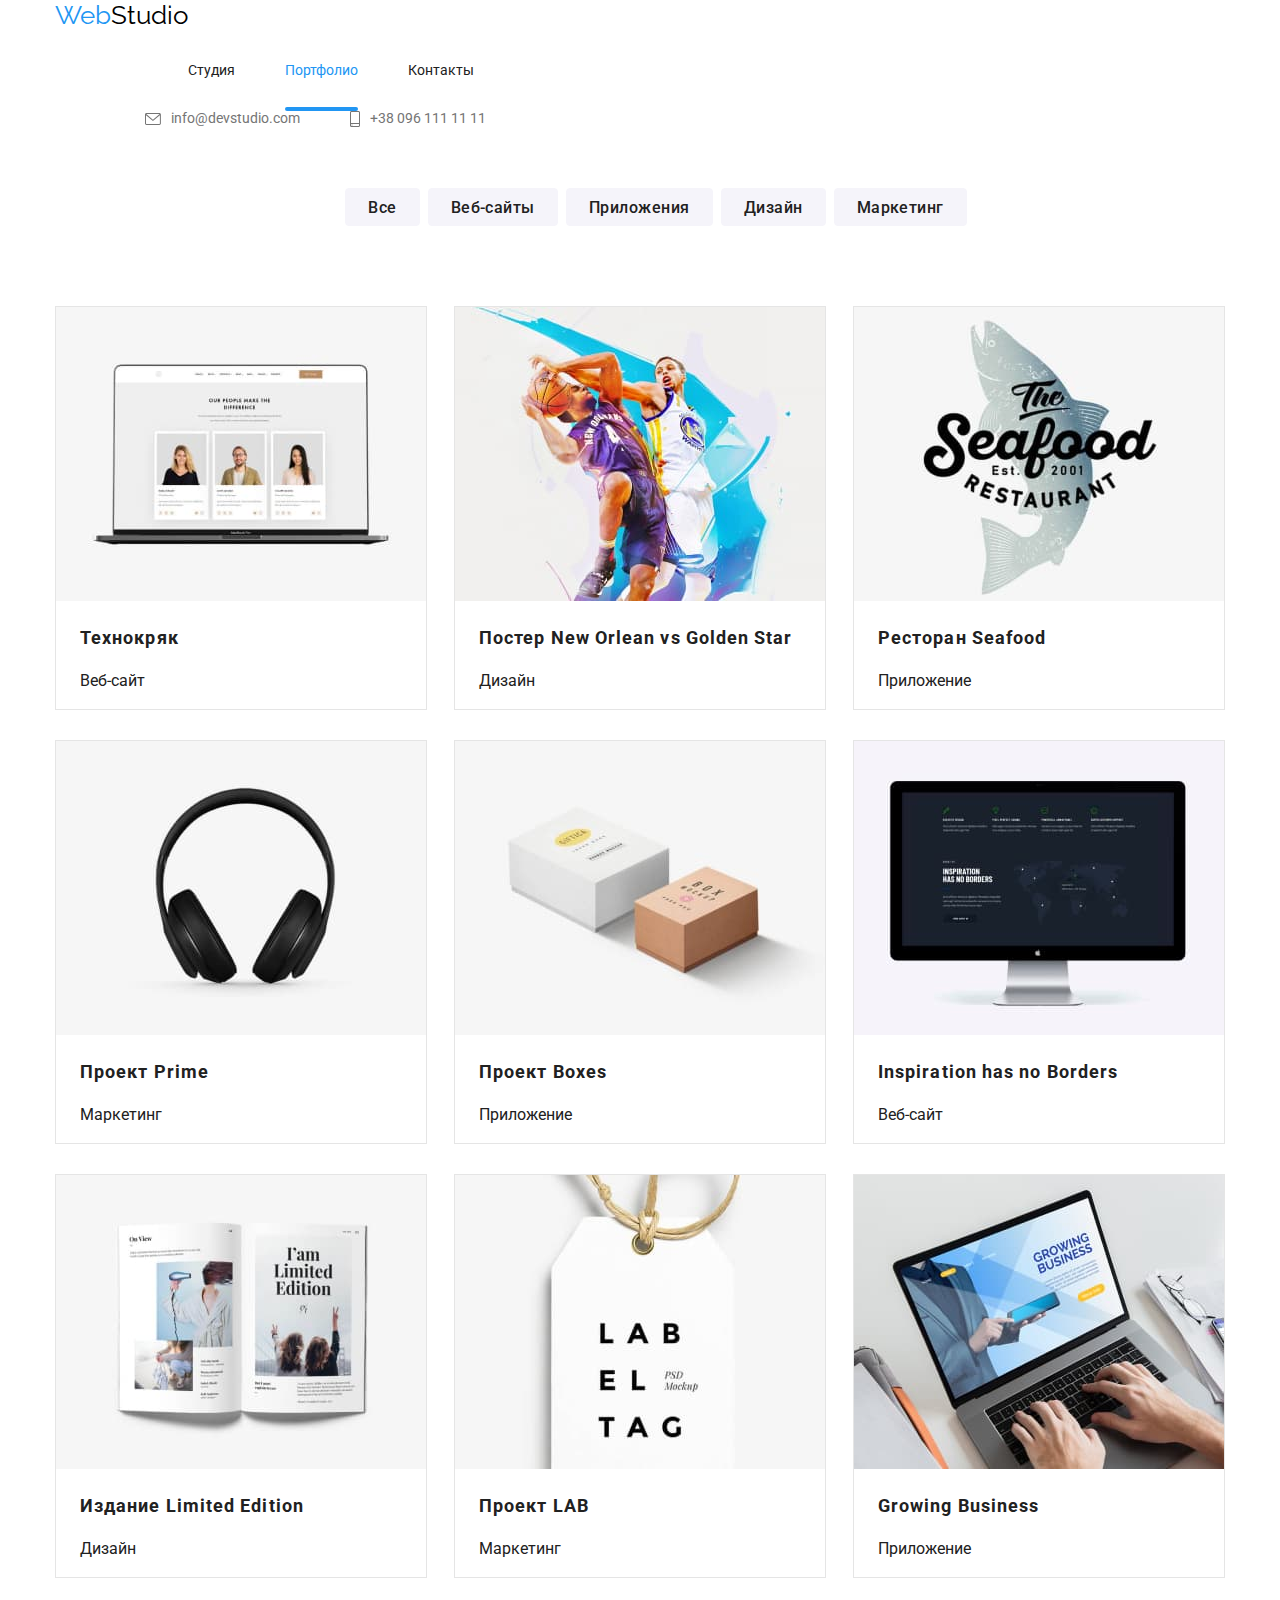
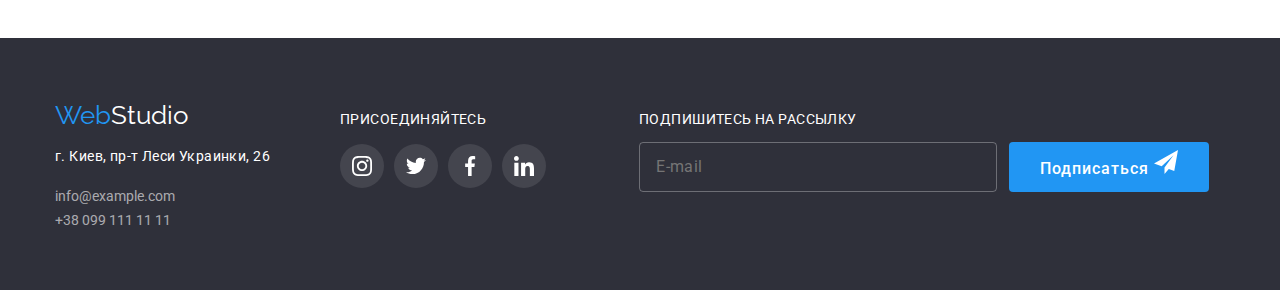
==== portfolio.html @ f0781edf "ДЗ_8" ====
<!DOCTYPE html>
<html lang="ru">
  <head>
    <meta charset="UTF-8" />
    <meta http-equiv="X-UA-Compatible" content="IE=edge" />
    <meta name="viewport" content="width=device-width, initial-scale=1.0" />
    <title>Document</title>
    <link rel="preconnect" href="https://fonts.gstatic.com" />
    <link
      href="https://fonts.googleapis.com/css2?family=Raleway:wght@700&family=Roboto:wght@400;500;700;900&display=swap"
      rel="stylesheet"
    />
    <link
      rel="stylesheet"
      href="https://cdnjs.cloudflare.com/ajax/libs/modern-normalize/1.0.0/modern-normalize.min.css"
    />
    <link rel="stylesheet" href="./css/styles.css" />
    <link rel="stylesheet" href="./css/main.min.css" />
  </head>
  <body>
    <header class="header">
      <div class="container">
        <nav class="main-nav">
          <a href="./index.html" class="logo">
            <span class="logo-web">Web</span>
            <span class="logo-studio">Studio</span>
          </a>
          <ul class="site-nav">
            <li class="site-nav__item">
              <a
                href="./index.html"
                class="site-nav__link "
                >Студия</a
              >
            </li>
            <li class="site-nav__item">
              <a href="./portfolio.html" class="site-nav__link site-nav__link--active">Портфолио</a>
            </li>
            <li class="site-nav__item">
              <a href="" class="site-nav__link">Контакты</a>
            </li>
          </ul>
        </nav>
        <ul class="auth-nav">
          <li class="auth-nav__item">
            <a href="info@devstudio.com" class="auth-nav__link">
              <svg class="auth-nav__ico" width="16" height="12">
                <use href="./images/icons.svg#icon-envelope_hover"></use>
              </svg>
              info@devstudio.com</a
            >
          </li>
          <li class="auth-nav__item">
            <a href="+380961111111" class="auth-nav__link">
              <svg class="auth-nav__ico" width="10" height="16">
                <use href="./images/icons.svg#icon-smartphone"></use>
              </svg>
              +38 096 111 11 11</a
            >
          </li>
        </ul>
      </div>
    </header>
    <main>
      <div class="section">
        <div class="container">
          <h2 class="hidden">text</h2>
          <ul class="select">
            <li class="select-button">
              <button type="button" class="select-button__link">Все</button>
            </li>
            <li class="select-button">
              <button type="button" class="select-button__link">
                Веб-сайты
              </button>
            </li>
            <li class="select-button">
              <button type="button" class="select-button__link">
                Приложения
              </button>
            </li>
            <li class="select-button">
              <button type="button" class="select-button__link">Дизайн</button>
            </li>
            <li class="select-button">
              <button type="button" class="select-button__link">
                Маркетинг
              </button>
            </li>
          </ul>
          <ul class="cards">
            <li class="cards__item">
              <a>
                <div class="cards__top">
                  <img
                    src="./images/portf_1.jpg"
                    alt="Веб-сайт Технокряк"
                    width="370"
                    height="294"
                  />
                  <div class="hower-overlay">
                    <p class="hower-overlay__inform">
                      Технокряк это современная площадка распространения
                      коронавируса. Компании используют эту платформу для
                      цифрового шпионажа и атак на защищённые сервера
                      конкурентов.
                    </p>
                  </div>
                </div>

                <div class="cards__bottom">
                  <h2 class="text">Технокряк</h2>
                  <p class="filter">Веб-сайт</p>
                </div>
              </a>
            </li>
            <li class="cards__item">
              <a>
                <div class="cards__top">
                  <img
                    src="./images/portf_2.jpg"
                    alt="Дизайн постера New Orlean vs Golden Star"
                    width="370"
                    height="294"
                  />
                  <div class="hower-overlay">
                    <p class="hower-overlay__inform">
                      Технокряк это современная площадка распространения
                      коронавируса. Компании используют эту платформу для
                      цифрового шпионажа и атак на защищённые сервера
                      конкурентов.
                    </p>
                  </div>
                </div>

                <div class="cards__bottom">
                  <h2 class="text">Постер New Orlean vs Golden Star</h2>
                  <p class="filter">Дизайн</p>
                </div>
              </a>
            </li>
            <li class="cards__item">
              <a>
                <div class="cards__top">
                  <img
                    src="./images/portf_3.jpg"
                    alt="Приложение Ресторан Seafood"
                    width="370"
                    height="294"
                  />
                  <div class="hower-overlay">
                    <p class="hower-overlay__inform">
                      Технокряк это современная площадка распространения
                      коронавируса. Компании используют эту платформу для
                      цифрового шпионажа и атак на защищённые сервера
                      конкурентов.
                    </p>
                  </div>
                </div>

                <div class="cards__bottom">
                  <h2 class="text">Ресторан Seafood</h2>
                  <p class="filter">Приложение</p>
                </div>
              </a>
            </li>
            <li class="cards__item">
              <a>
                <div class="cards__top">
                  <img
                    src="./images/portf_4.jpg"
                    alt="Маркетинговый проект Prime"
                    width="370"
                    height="294"
                  />
                  <div class="hower-overlay">
                    <p class="hower-overlay__inform">
                      Технокряк это современная площадка распространения
                      коронавируса. Компании используют эту платформу для
                      цифрового шпионажа и атак на защищённые сервера
                      конкурентов.
                    </p>
                  </div>
                </div>

                <div class="cards__bottom">
                  <h2 class="text">Проект Prime</h2>
                  <p class="filter">Маркетинг</p>
                </div>
              </a>
            </li>
            <li class="cards__item">
              <a>
                <div class="cards__top">
                  <img
                    src="./images/portf_5.jpg"
                    alt="Приложение Boxes"
                    width="370"
                    height="294"
                  />
                  <div class="hower-overlay">
                    <p class="hower-overlay__inform">
                      Технокряк это современная площадка распространения
                      коронавируса. Компании используют эту платформу для
                      цифрового шпионажа и атак на защищённые сервера
                      конкурентов.
                    </p>
                  </div>
                </div>

                <div class="cards__bottom">
                  <h2 class="text">Проект Boxes</h2>
                  <p class="filter">Приложение</p>
                </div>
              </a>
            </li>
            <li class="cards__item">
              <a>
                <div class="cards__top">
                  <img
                    src="./images/portf_6.jpg"
                    alt="Веб-сайт Inspiration has no Borders"
                    width="370"
                    height="294"
                  />
                  <div class="hower-overlay">
                    <p class="hower-overlay__inform">
                      Технокряк это современная площадка распространения
                      коронавируса. Компании используют эту платформу для
                      цифрового шпионажа и атак на защищённые сервера
                      конкурентов.
                    </p>
                  </div>
                </div>

                <div class="cards__bottom">
                  <h2 class="text">Inspiration has no Borders</h2>
                  <p class="filter">Веб-сайт</p>
                </div>
              </a>
            </li>
            <li class="cards__item">
              <a>
                <div class="cards__top">
                  <img
                    src="./images/portf_7.jpg"
                    alt="Дизайн Издание Limited Edition"
                    width="370"
                    height="294"
                  />
                  <div class="hower-overlay">
                    <p class="hower-overlay__inform">
                      Технокряк это современная площадка распространения
                      коронавируса. Компании используют эту платформу для
                      цифрового шпионажа и атак на защищённые сервера
                      конкурентов.
                    </p>
                  </div>
                </div>

                <div class="cards__bottom">
                  <h2 class="text">Издание Limited Edition</h2>
                  <p class="filter">Дизайн</p>
                </div>
              </a>
            </li>
            <li class="cards__item">
              <a>
                <div class="cards__top">
                  <img
                    src="./images/portf_8.jpg"
                    alt="Маркетинг Проект LAB"
                    width="370"
                    height="294"
                  />
                  <div class="hower-overlay">
                    <p class="hower-overlay__inform">
                      Технокряк это современная площадка распространения
                      коронавируса. Компании используют эту платформу для
                      цифрового шпионажа и атак на защищённые сервера
                      конкурентов.
                    </p>
                  </div>
                </div>

                <div class="cards__bottom">
                  <h2 class="text">Проект LAB</h2>
                  <p class="filter">Маркетинг</p>
                </div>
              </a>
            </li>
            <li class="cards__item">
              <a>
                <div class="cards__top">
                  <img
                    src="./images/portf_9.jpg"
                    alt="Приложение Growing Business"
                    width="370"
                    height="294"
                  />
                  <div class="hower-overlay">
                    <p class="hower-overlay__inform">
                      Технокряк это современная площадка распространения
                      коронавируса. Компании используют эту платформу для
                      цифрового шпионажа и атак на защищённые сервера
                      конкурентов.
                    </p>
                  </div>
                </div>

                <div class="cards__bottom">
                  <h2 class="text">Growing Business</h2>
                  <p class="filter">Приложение</p>
                </div>
              </a>
            </li>
          </ul>
        </div>
      </div>
    </main>

    <footer class="footer">
      <div class="container footer__container">
        <div class="contacts">
          <a href="./index.html" class="logo">
            <span class="logo-web">Web</span>
            <span class="logo-studio footer__logo-studio">Studio</span>
          </a>
          <address>
            <p class="address">г. Киев, пр-т Леси Украинки, 26</p>
            <ul class="footer__list">
              <li>
                <a href="info@example.com" class="footer__link"
                  >info@example.com</a
                >
              </li>
              <li>
                <a href="+380991111111" class="footer__link"
                  >+38 099 111 11 11</a
                >
              </li>
            </ul>
          </address>
        </div>
        <div class="footer-social">
          <p class="footer-social__title">присоединяйтесь</p>
          <ul class="social-netw">
            <li>
              <a
                href
                class="social-netw__item footer-social__social-netw__item"
              >
                <svg class="social-netw__icon">
                  <use href="./images/icons.svg#icon-instagram"></use>
                </svg>
              </a>
            </li>
            <li>
              <a
                href
                class="social-netw__item footer-social__social-netw__item"
              >
                <svg class="social-netw__icon">
                  <use href="./images/icons.svg#icon-twitter"></use>
                </svg>
              </a>
            </li>
            <li>
              <a
                href
                class="social-netw__item footer-social__social-netw__item"
              >
                <svg class="social-netw__icon">
                  <use href="./images/icons.svg#icon-facebook"></use>
                </svg>
              </a>
            </li>
            <li>
              <a
                href
                class="social-netw__item footer-social__social-netw__item"
              >
                <svg class="social-netw__icon">
                  <use href="./images/icons.svg#icon-linkedin"></use>
                </svg>
              </a>
            </li>
          </ul>
        </div>
        <div class="subscription">
          <p class="subscription__title">Подпишитесь на рассылку</p>
          <div class="subscription__group">
            <label class="subscription__content">
              <input
                class="subscription__input"
                type="text"
                name="subscription"
                placeholder="E-mail"
              />
            </label>
            <div class="subscription__button">
              <button class="button" type="submit">
                Подписаться
                <svg class="subscription__icon">
                  <use href="./images/icons.svg#icon-icon_send"></use>
                </svg>
              </button>
            </div>
          </div>
        </div>
      </div>
    </footer>

  </body>
</html>
---- css/styles.css ----
/* :root {
  --primary-text-color: #212121;
  --secondary-text-color: #757575;
  --third-text-color: rgba(255, 255, 255, 0.6);
  --title-text-color: #000000;
  --accent-color: #2196f3;
  --primary-white-color: #ffffff;
  --primary-bg-color: #ffffff;
  --secondary-bg-color: #2f303a;
  --third-bg-color: #f5f4fa;
  --border-color: #ECECEC;
  --border-cards-color: #E5E5E5;
} */
/* body {
  background-color: var(--primary-bg-color);
  color: var(--primary-text-color);
  font-family: Roboto, sans-serif;
} */
/* .container {
  width: 1200px;
  padding-left: 15px;
  padding-right: 15px;
  margin: 0 auto;
  border-bottom: var(--border-color);
} */
/* ul {
  list-style: none;
} */

/* header */

/* .header {
  height: 80px;
  display: block;
  box-sizing: border-box;
  border-bottom: 1px solid var(--border-cards-color)
} 
.header .container {
  height: 80px;
  display: flex;
  align-items: center;
} */

/* logo */

/* .main-nav {
  display: flex;
  align-items: center;
} */
/* .logo {
  color: var(--title-text-color);
  font-family: Raleway, sans-serif;
  font-style: 400;
  font-size: 26px;
  line-height: 1.19;
  text-decoration: none;
  width: 145px;
  height: 31px;
  display: flex;
  align-items: center;
}
.logo-web {
  color: var(--accent-color);
} */

/* Site nav list*/

/* .site-nav {
  display: flex;
  margin-left: 93px;
  margin-top: 0px;
  margin-bottom: 0px;
}
.site-nav__link {
  display: block;
  font-style: 500;
  font-size: 14px;
  line-height: 1.14;
  text-decoration: none;
  padding-top: 32px;
  padding-bottom: 32px;
  color: var(--primary-text-color);
  transition-property: text;
  transition-duration: 250ms;
  transition-timing-function: cubic-bezier(0.4, 0, 0.2, 1)
} */
/* .site-nav__link:hover,
.site-nav__link:focus {
  color: var(--accent-color);
} */
/* .site-nav__link--active {
  color: var(--accent-color)
} */
/* .site-nav__link--active::after {
  position: absolute;
  content: "";
  bottom: 0px;
  left: 0px;
  height: 4px;
  width: 100%;
  background-color: var(--accent-color);
  border-radius: 2px;
} */
/* .site-nav__item {
  position: relative;
  text-decoration: none;
  margin-right: 50px;
} */
/* .site-nav__item:last-child {
  margin-right: 0px;
} */

/* Auth-nav list */

/* .auth-nav {
  display: flex;
  margin-bottom: 0px;
  margin-top: 0px;
  margin-left: auto;
}
.auth-nav__link {
  color: var(--secondary-text-color);
  font-style: 500;
  font-size: 14px;
  line-height: 1.14;
  text-decoration: none;
  display: flex;
  align-items: center;
  transition-property: color;
  transition-duration: 250ms;
  transition-timing-function: cubic-bezier(0.4, 0, 0.2, 1)
}
.auth-nav__item {
  margin-left: 50px;
} */

/* .auth-nav__item:last-child {
  margin-right: 0px;
}
.auth-nav__link:hover,
.auth-nav__link:focus {
  color: var(--accent-color);
  transition-property: color;
  transition-duration: 250ms;
  transition-timing-function: cubic-bezier(0.4, 0, 0.2, 1)
}
.auth-nav__link:hover .auth-nav__ico,
.auth-nav__link:focus .auth-nav__ico {
  fill: var(--accent-color);
  transition-property: color;
  transition-duration: 250ms;
  transition-timing-function: cubic-bezier(0.4, 0, 0.2, 1)
} */

/* .auth-nav__ico {
  margin-right: 10px;
  fill: currentColor;
} */
/* .hidden {
  visibility: hidden;
  width: 1px;
  height: 1px;
  margin-top: 0;
  margin-bottom: 0;
} */

/* Hero */

/* .hero {
  background-color: var(--secondary-bg-color);
  padding-top: 200px;
  padding-bottom: 200px;
  text-align: center;
  max-width: 1600px;
  height: 600px;
  outline: 1px solid rgb(59, 57, 57);
  margin-left: auto;
  margin-right: auto;
  background-position: center;
  background-repeat: no-repeat;
  background-size: cover;
  background: linear-gradient(rgba(196, 196, 196, 0.4), rgba(47, 48, 58, 0.4)), url(../images/img_overlay.jpg);
}
.hero__title {
  color: var(--primary-white-color);
  font-weight: 900;
  font-size: 44px;
  line-height: 1.36;
  text-align: center;
  text-transform: uppercase;
  margin-top: 0px;
  width: 696px;
  letter-spacing: 0.06em;
  margin-left: 252px;
} */

/* Section */

/* .section {
  padding-top: 94px;
  padding-bottom: 94px;
} */
/* .activity-container {
  padding-left: auto;
  margin-left: auto;
  margin-right: auto;
  width: 1170px;
} */
/* .section__title {
  color: var(--title-text-color);
  font-weight: 700;
  font-size: 36px;
  line-height: 1.17;
  letter-spacing: 0.03em;
  text-align: center;
  margin-top: 0px;
  margin-bottom: 50px;
} */

/* Features */

/* .feature-list__item {
  margin-top: 0px;
  margin-bottom: 0px;
  padding-left: 0px;
  display: flex;
  justify-content: space-between;
  width: 1170px;
  margin-right: 30px;
} */

/* .feature-list__item:last-child {
  margin-right: 0px;
} */

/* .feature-list__list {
  height: 251px;
}
.feature-list__icon {
  display: block;
  width: 70px;
  height: 70px;
}
.feature-list__title {
  color: var(--title-text-color);
  font-weight: 700;
  font-size: 14px;
  line-height: 1.14;
  text-transform: uppercase;
  margin-top: 0px;
  margin-bottom: 0px;
}
.feature-list__text {
  color: var(--secondary-text-color);
  font-weight: 400;
  font-size: 14px;
  line-height: 1.71;
  text-align: left;
  letter-spacing: 0.03em;
  width: 270px;
  position: absolute;
  margin-top: 10px;
  margin-bottom: 0px;
}
.feature-list__images {
  display: flex;
  align-items: center;
  justify-content: center;
  width: 270px;
  height: 120px;
  background: var(--third-bg-color);
  border-radius: 4px;
  margin-bottom: 30px;
} */

/* activity */

/* .activity {
  margin-top: 50px;
  margin-bottom: 0px;
  display: flex;
  padding-left: 0px;
}
.activity__item {
  position: relative;
  margin-right: 30px
} */

/* .activity__item:last-child {
  margin-left: 0px
} */

/* .activity__label {
  position: absolute;
  bottom: 3px;
  padding-top: 27px;
  width: 370px;
  height: 70px;
  background: rgba(47, 48, 58, 0.8);
}
.activity__text {
  margin-top: 0px;
  margin-bottom: 0px;
  font-weight: 700px;
  font-size: 14px;
  line-height: 1.14;
  text-align: center;
  letter-spacing: 0.03em;
  text-transform: uppercase;
  color: var(--primary-white-color);
} */

/* button */

/* .button {
  font-family: inherit;
  color: var(--primary-white-color);
  background-color: var(--accent-color);
  font-weight: 500;
  font-size: 16px;
  line-height: 1.88;
  display: 200, 50;
  border: var(--accent-color);
  border-radius: 4px;
  width: 200px;
  height: 50px;
  cursor: pointer;
  padding: 10, 32, 10, 32;
  margin-top: 30;
  letter-spacing: 0.06em;
} */

/* our team */

/* .main__section {
  padding-bottom: 0px;
}
.section--inverse {
  background-color: var(--third-bg-color)
}
.team {
  display: flex;
  margin-top: 50px;
  padding-left: 0px;
  margin-bottom: 0px;
}
.team__list {
  width: 270px;
  border: 1px solid var(--border-cards-color)#E5E5E5;
  background-color: var(--primary-bg-color);
  box-shadow: 0px 1px 3px rgba(0, 0, 0, 0.12), 0px 1px 1px rgba(0, 0, 0, 0.14), 0px 2px 1px rgba(0, 0, 0, 0.2);
  border-radius: 0px 0px 4px 4px;
  margin-right: 30px;
} */

/* .team__list:last-child {
  margin-right: 0px;
} */

/* .team__item {
  padding: 30px 32px 30px 32px;
  border-top: 0px;
}
.team__image {
  display: block;
}
.team__label {
  color: var(--primary-text-color);
  font-weight: 500;
  font-size: 16px;
  line-height: 1.19;
  letter-spacing: 0.03em;
  text-align: center;
  margin-top: 0px;
  margin-bottom: 0px;
  height: 19px;
}
.team__text {
  color: var(--secondary-text-color);
  font-weight: 400;
  font-size: 16px;
  line-height: 1.19;
  text-align: center;
  margin-top: 10px;
  margin-bottom: 0px;
} */

/* .social-netw { 
  padding: 0px;
  display: flex;
  justify-content: space-between;
  align-items: center;
  margin-top: 16px;
} */

/* .social-netw__item:last-child {
  margin-right: 0px;
} */

/* .social-netw__item {
  display: flex;
  justify-content: center;
  align-items: center;
  margin-right: 10px;
  width: 44px;
  height: 44px;
  border-radius: 50%;
  color: #afb1b8;
  transition-property: background-color;
  transition-duration: 250ms;
  transition-timing-function: cubic-bezier(0.4, 0, 0.2, 1)
} */

/* .social-netw__item:hover,
.social-netw__item:focus{
  background: var(--accent-color);
  color: var(--primary-white-color);
} */

/* .social-netw__icon {
  width: 20px;
  height: 20px;
  fill: currentColor;
}
.social-netw__icon .fill {
  transition-property: color;
  transition-duration: 250ms;
  transition-timing-function: cubic-bezier(0.4, 0, 0.2, 1)
} */

/* clients section */

/* .clients__title {
  font-weight: 700px;
  font-size: 36px;
  line-height: 1.17;
  text-align: center;
  letter-spacing: 0.03em;
  margin-top: 0px;
  margin-bottom: 50px;
}
.clients__list {
  display: flex;
  justify-content: space-between;
  margin-top: 0px;
  margin-bottom: 0px;
  padding-left: 0px;
} */
/* .clients__item {
  display: flex;
  justify-content: center;
  
  height: 92px;
  margin-top: 0px;
}  */
/* flex-basis: calc ((100%-180px)/6); */

/* .clients__list:first-child {
  margin-left: 0px;
} */

/* .clients__link {
  display: flex;
  justify-content: center;
  align-items: center;
  width: 170px;
  height: 92px;
  color: #afb1b8;
  border: 1px solid #AFB1B8;
  box-sizing: border-box;
  border-radius: 4px;
  transition-property: color;
  transition-duration: 250ms;
  transition-timing-function: cubic-bezier(0.4, 0, 0.2, 1)
} */

/* .clients__link:hover,
.clients__link:focus {
  color: var(--accent-color);
  border-color:var(--accent-color)
} */

/* .clients__icon {
  width: 106px;
  height: 60px;
  fill: currentColor;
} */

/* footer */

/* .footer {
  background-color: var(--secondary-bg-color);
  margin-bottom: 0px;
  height: 252px;
}
.footer__container {
  display: flex;
  align-items: baseline;
  height: 252px;
  padding-top: 60px;
  padding-bottom: 60px;
  }
.footer__logo-studio {
  color: var(--primary-white-color);
} */
/* .address {
  color: var(--primary-white-color);
  font-weight: 400;
  font-size: 14px;
  line-height: 1.71;
  letter-spacing: 0.03em;
  font-style: normal;
  margin-bottom: 0px;
} */
/* .footer__list {
  padding-left: 0px;
  margin-bottom: 0px;
}
.footer__link {
  color: var(--third-text-color);
  font-weight: 400;
  font-size: 14px;
  line-height: 1.71;
  font-style: normal;
  text-decoration: none;
}
.footer-social {
  width: 206px;
  margin-left: 70px;
}
.footer-social__title {
font-size: 14px;
line-height: 1.14;
letter-spacing: 0.03em;
text-transform: uppercase;
color: var(--primary-white-color);
}
.footer-social__social-netw__item{
  color: var(--primary-white-color);
  background: rgba(255, 255, 255, 0.1);
} */

/* footer subscription */

/* .subscription {
  margin-left: 93px;
}
.subscription__title {
  font-size: 14px;
  line-height: 1.14;
  letter-spacing: 0.03em;
  text-transform: uppercase;
  color: var(--primary-white-color);
}
.subscription__icon {
  align-items: stretch;
  width: 24px;
  height: 24px;
  fill: var(--primary-white-color)
}
.subscription__button {
  display: inline-flex;
  align-items: center;
  font-weight: 700px;
}
.subscription__input {
  width: 358px;
  height: 50px;
  outline: none;
  border-radius: 4px;
  border: 1px solid rgba(255, 255, 255, 0.3);
  padding-left: 16px;
  font-size: 16px;
  line-height: 1.22;
  letter-spacing: 0.03em;
  fill: solid rgba(255, 255, 255, 0.6);
  align-items: inside;
  margin-right: 12px;
  background-color: transparent
} */

/* .subscription__input::placeholder {
  background-color: transparent
} */

/* .subscription__content {
  background-color: transparent
}
.subscription__group {
  display: flex;
  flex-direction: row
} */

/* portfolio */

/* .select {
  display: flex;
  justify-content: center;
  margin-top: 0px;
  margin-bottom: 50px;
  text-align: center;
} */

/* .select-button__link:hover,
.select-button__link:focus {
  background: var(--accent-color);
  box-shadow: 0px 3px 1px rgba(0, 0, 0, 0.1), 0px 1px 2px rgba(0, 0, 0, 0.08),
    0px 2px 2px rgba(0, 0, 0, 0.12);
  border: var(--accent-color);
  border-radius: 4px;
  font-weight: 500;
  font-size: 16px;
  line-height: 1.63;
  text-align: center;
  letter-spacing: 0.03em;
  color: #ffffff;
} */

/* .select-button__link {
  color: var(--primary-text-color);
  background-color: var(--third-bg-color);
  font-weight: 500;
  font-size: 16px;
  line-height: 1.63;
  text-align: center;
  letter-spacing: 0.03em;
  padding-left: 22px;
  padding-right: 22px;
  padding-top: 6px;
  padding-bottom: 6px;
  margin-right: 8px;
  border: 1px solid var(--third-bg-color);
  border-radius: 4px;
  height: 38px;
  display: block;
  transition-property: box-shadow;
  transition-duration: 250ms;
  transition-timing-function: cubic-bezier(0.4, 0, 0.2, 1);
} */

/* ???? .links {
  display: flex;
  flex-wrap: wrap;
} */


/* portfolio  cards*/

/* ?????.cards .text {
  color: var(--primary-white-color);
  background-color: var(--accent-color);
  font-weight: 500;
  font-size: 16px;
  line-height: 1.62;
  padding-left: 22px;
  padding-right: 22px;
  padding-top: 6px;
  padding-bottom: 6px;
  margin-right: 8px;
  border: 1px solid var(--accent-color);
  border-radius: 4px;
  height: 38px;
  box-shadow: 0px 3px 1px rgba(0, 0, 0, 0.1), 0px 1px 2px rgba(0, 0, 0, 0.08),
    0px 2px 2px rgba(0, 0, 0, 0.12);
} */

/* .cards {
  width: 1200px;
  display: flex;
  flex-wrap: wrap;
  padding-left: 0px;
  margin-top: 0px;
  margin-bottom: 0px
} */

/* .cards__item:nth-child(3n) {
  margin-right: 0px;
} */

/* .cards__item {
  width: calc ((100%-60)/3);
  height: 404px;
  margin-top: 30px;
  margin-right: 27px;
  margin-bottom: 0px;
  margin-left: 0px;
  padding-left: 0px;
  box-sizing: border-box;
  border: 1px solid var(--border-cards-color);
  transition-property: box-shadow;
  transition-duration: 250ms;
  transition-timing-function: cubic-bezier(0.4, 0, 0.2, 1);
}
.cards__top {
  position: relative;
  overflow: hidden;
}
.hower-overlay {
  position: absolute;
  top: 0px;
  width: 370px;
  height: 294px;
  background: rgba(33, 150, 243, 0.9);
  padding-top: 63px;
  padding-right: 24px;
  padding-bottom: 63px;
  padding-left: 24px;
  transform: translateY(102%);
  transition: transform 250ms cubic-bezier(0.4, 0, 0.2, 1);
} */

/* .cards__item:hover,
.cards__item:focus {
  box-shadow: 0px 1px 1px rgba(0, 0, 0, 0.12), 0px 4px 4px rgba(0, 0, 0, 0.06),
    1px 4px 6px rgba(0, 0, 0, 0.16);
  transform: translateY(0);
}
.cards__item:hover .hower-overlay {
  transform: translateY(0);
} */

/* .hower-overlay__inform {
  position: absolute;
  width: 322px;
  height: 168px;
  font-weight: 400px;
  font-size: 18px;
  line-height: 28px;
  letter-spacing: 0.03em;
  color: var(--primary-white-color);
  margin-bottom: 0px;
  margin-top: 0px;
}
.cards__bottom .text {
  letter-spacing: 0.06em;
  font-weight: bold;
  font-size: 18px;
  line-height: 2;
}
.cards__bottom {
  padding-left: 24px
} */

/* modal window */

/* .backdrop {
  position: fixed;
  top: 0;
  left: 0;
  width: 100%;
  height: 100%;
  background-color: rgba(0, 0, 0, 0.2);
  opacity: 1;
  transition: opacity 250ms cubic-bezier(0.4, 0, 0.2, 1);
}
.backdrop.is-hidden {
  opacity: 0;
  pointer-events: none;
}
.backdrop.is-hidden .modal {
  transform: translate(-50%, -50%) scale(0.9);
}
.modal {
  position: relative;
  top: 50%;
  left: 50%;
  height: 581px;
  width: 528px;
  background-color: #ffffff;
  border-radius: 4px;
  transform: translate(-50%, -50%) scale(1);
  transition: transform 250ms cubic-bezier(0.4, 0, 0.2, 1);
  padding: 40px;
}
.modal .close {
  position: absolute;
  width: 30px;
  height: 30px;
  background: #ffffff;
  border: 1px solid rgba(0, 0, 0, 0.1);
  box-sizing: border-box;
  border-radius: 50%;
  margin-top: 8px;
  margin-right: 8px;
  top: 0;
  right: 0;
} */

/* .icon-vector:hover,
.icon-vector:focus {
  fill: var(--accent-color);
  transition: opacity 250ms cubic-bezier(0.4, 0, 0.2, 1);
} */

/* .modal-title__text {
  font-weight: 700px;
  font-size: 20px;
  line-height: 1.15;
  text-align: center;
  letter-spacing: 0.03em;
  color: var(--primary-text-color);
  margin-top: 0px;
  margin-bottom: 12px;
} */

/* contact-form */

/* .contact-form__input {
  display: block;
  width: 100%;
  height: 40px;
  border: 1px solid rgba(33, 33, 33, 0.2);
  box-sizing: border-box;
  border-radius: 4px;
  margin-bottom: 10px;
  padding: 11px 12px 11px 42px;
} */

/* .contact-form__input:focus {
  outline: none;
  border: 1px solid var(--accent-color);
  transition: opacity 250ms cubic-bezier(0.4, 0, 0.2, 1);
}
.contact-form__input:focus + .contact-form__img {
  color: var(--accent-color);
  fill: var(--accent-color);
  transition: opacity 250ms cubic-bezier(0.4, 0, 0.2, 1);
} */

/* .contact-form__text {
  font-weight: 400px;
  font-size: 12px;
  line-height: 1.17;
  letter-spacing: 0.01em;
  color: #757575;
  margin-bottom: 4px;
}
.contact-form__field {
  position: relative;
  display: flex;
  flex-direction: column;
}
.contact-form__img {
  position: absolute;
  top: 55%;
  left: 15px;
  transform: translateY(-50%);
  width: 18px;
  height: 18px;
} */

/* .comment {
  display: block;
  width: 100%;
  height: 120px;
  border: 1px solid rgba(33, 33, 33, 0.2);
  box-sizing: border-box;
  border-radius: 4px;
  resize: none;
  padding: 12px 16px 12px 16px;
  outline: none;
  margin-top: 4px;
} */

/* .comment:focus {
  border: 1px solid var(--accent-color);
  transition: opacity 250ms cubic-bezier(0.4, 0, 0.2, 1);
}
textarea::placeholder {
  font-weight: 400px;
  font-size: 14px;
  line-height: 1.17;
  letter-spacing: 0.01em;
  color: rgba(117, 117, 117, 0.5);
} */

/* checkbox */

/* .form-checkbox {
  display: flex;
  align-items: center;
  position: relative;
  margin-top: 20px;
  margin-bottom: 30px;
  margin-left: 12px;
  padding-left: auto;
  text-align: center;
  font-weight: 400px;
  font-size: 14px;
  line-height: 1.71;
  letter-spacing: 0.03em;
  color: #757575;
}

.checkbox {
  -webkit-appearance: none;
  -moz-appearance: none;
  appearance: none;
  position: absolute;
}
.form-checkbox__icon {
  display: inline-block;
  width: 16px;
  height: 15px;
  border: 2px solid #2a2a2a;
  border-radius: 4px;
}
.consent {
  margin-left: 7px;
}

.checkbox__text {
  display: inline-block;
  align-items: center;
  font-weight: 400px;
  font-size: 14px;
  line-height: 1.71;
  letter-spacing: 0.03em;
  color: #757575;
} */

/* .checkbox:checked + .form-checkbox__icon {
  border-color: transparent;
  background-color: var(--accent-color);
  background-image: url("../images/icons_for_svg/icon_check.svg");
  background-size: contain;
  background-origin: border-box;
} */

/* .form-checkbox__underline {
  color: var(--accent-color);
  text-decoration: underline;
} */

/* .form-checkbox:focus-within > .form_img {
  border-color: var(--primary-white-color);
  opacity: 0;
} */

/* .form-button {
  padding-left: auto;
  text-align: center;
  filter: drop-shadow(0px 4px 4px rgba(0, 0, 0, 0.25));
} */
---- css/main.min.css ----
:root{--primary-text-color: #212121;--secondary-text-color: #757575;--third-text-color: rgba(255, 255, 255, 0.6);--title-text-color: #000000;--accent-color: #2196f3;--primary-white-color: #ffffff;--primary-bg-color: #ffffff;--secondary-bg-color: #2f303a;--third-bg-color: #f5f4fa;--border-color: #ECECEC;--border-cards-color: #E5E5E5}body{background-color:var(--primary-bg-color);color:var(--primary-text-color);font-family:Roboto,sans-serif}ul{list-style:none}.site-nav__item{position:relative;text-decoration:none;margin-right:50px}.container{padding-left:15px;padding-right:15px;margin-left:auto;margin-right:auto;width:100%}@media screen and (min-width: 480px){.container{width:480px}}@media screen and (min-width: 768px){.container{width:768px}}@media screen and (min-width: 1200px){.container{width:1200px}}p li h1 h2 h3{margin:0}.logo{color:var(--title-text-color);font-family:Raleway,sans-serif;font-style:400;font-size:26px;line-height:1.19;text-decoration:none;width:145px;height:31px;display:flex;align-items:center}.logo-web{color:var(--accent-color)}.site-nav{display:flex;margin-left:93px;margin-top:0px;margin-bottom:0px}.site-nav__link{display:block;font-style:500;font-size:14px;line-height:1.14;text-decoration:none;padding-top:32px;padding-bottom:32px;color:var(--primary-text-color);transition-property:text;transition-duration:250ms;transition-timing-function:cubic-bezier(0.4, 0, 0.2, 1)}.site-nav__link--active{color:var(--accent-color)}.site-nav__link:hover,.site-nav__link:focus{color:var(--accent-color)}.site-nav__link--active::after{position:absolute;content:"";bottom:0px;left:0px;height:4px;width:100%;background-color:var(--accent-color);border-radius:2px}.site-nav__item:last-child{margin-right:0px}.auth-nav{display:flex;margin-bottom:0px;margin-top:0px;margin-left:auto}.auth-nav__link{color:var(--secondary-text-color);font-style:500;font-size:14px;line-height:1.14;text-decoration:none;display:flex;align-items:center;transition-property:color;transition-duration:250ms;transition-timing-function:cubic-bezier(0.4, 0, 0.2, 1)}.auth-nav__item{margin-left:50px}.auth-nav__ico{margin-right:10px;fill:currentColor}.auth-nav__item:last-child{margin-right:0px}.auth-nav__link:hover,.auth-nav__link:focus{color:var(--accent-color);transition-property:color;transition-duration:250ms;transition-timing-function:cubic-bezier(0.4, 0, 0.2, 1)}.auth-nav__link:hover .auth-nav__ico,.auth-nav__link:focus .auth-nav__ico{fill:var(--accent-color);transition-property:color;transition-duration:250ms;transition-timing-function:cubic-bezier(0.4, 0, 0.2, 1)}.hero{max-width:1600px;height:600px;background-image:url("../images/mobile/mob_hero_1x-min.jpg");margin-left:auto;margin-right:auto;background-position:center;background-repeat:no-repeat;background-size:cover}@media(min-device-pixel-ratio: 2),(-webkit-min-device-pixel-ratio: 2),(min-resolution: 192dpi),(min-resolution: 2dppx){.hero{background-image:url("../images/mobile/mob_hero_2x-min.jpg")}}@media(min-width: 480px){.hero{background-image:url("../images/mobile/mob_hero_1x-min.jpg")}}@media(min-device-pixel-ratio: 2)and (min-width: 480px),(-webkit-min-device-pixel-ratio: 2)and (min-width: 480px),(min-resolution: 192dpi)and (min-width: 480px),(min-resolution: 2dppx)and (min-width: 480px){.hero{background-image:url("../images/mobile/mob_hero_2x-min.jpg")}}@media(min-width: 768px){.hero{background-image:url("../images/tablet/tab_hero_1x-min.jpg")}}@media(min-device-pixel-ratio: 2)and (min-width: 768px),(-webkit-min-device-pixel-ratio: 2)and (min-width: 768px),(min-resolution: 192dpi)and (min-width: 768px),(min-resolution: 2dppx)and (min-width: 768px){.hero{background-image:url("../images/tablet/tab_hero_2x-min.jpg")}}@media(min-width: 480px){.hero{background-image:url("../images/desktop/desk_hero_1x-min.jpg")}}@media(min-device-pixel-ratio: 2)and (min-width: 1200px),(-webkit-min-device-pixel-ratio: 2)and (min-width: 1200px),(min-resolution: 192dpi)and (min-width: 1200px),(min-resolution: 2dppx)and (min-width: 1200px){.hero{background-image:url("../images/desktop/desk_hero_2x-min.jpg")}}.hero .container{padding-top:70px;padding-left:auto;padding-right:auto}@media(min-width: 480px){.hero .container{padding-top:118px}}@media(min-width: 768px){.hero .container{padding-top:118px}}@media(min-width: 1200px){.hero .container{padding-top:200px}}.hero__title{font-weight:900;font-size:26px;line-height:1.7;text-align:center;letter-spacing:.06em;text-transform:uppercase;color:var(--primary-white-color)}@media screen and (min-width: 480px){.hero__title{font-size:26px;line-height:1.7}}@media screen and (min-width: 768px){.hero__title{font-size:26px;line-height:1.6}}@media screen and (min-width: 1200px){.hero__title{font-size:44px;line-height:1.36}}.section{padding-top:60px;padding-bottom:60px}.section__title{color:var(--title-text-color);font-weight:700;font-size:36px;line-height:1.17;letter-spacing:.03em;text-align:center;margin-top:0px;margin-bottom:50px}.hidden{visibility:hidden;width:1px;height:1px;margin-top:0;margin-bottom:0}.feature-list__item{margin-top:0px;margin-bottom:0px;padding-left:0px;width:100%}@media screen and (min-width: 768px){.feature-list__item{display:flex;flex-wrap:wrap;justify-content:space-between}}.feature-list__list{height:251px;width:100%;margin-bottom:30px}@media screen and (min-width: 480px){.feature-list__list{width:450px}}@media screen and (min-width: 768px){.feature-list__list{width:354px}}@media screen and (min-width: 1200px){.feature-list__list{width:270px}}.feature-list__icon{display:block;width:70px;height:70px}.feature-list__title{color:var(--title-text-color);font-weight:700;font-size:14px;line-height:1.14;text-transform:uppercase;margin-top:0px;margin-bottom:0px}.feature-list__text{color:var(--secondary-text-color);font-weight:400;font-size:14px;line-height:1.71;text-align:left;letter-spacing:.03em;width:270px;position:absolute;margin-top:10px;margin-bottom:0px}.feature-list__images{display:flex;align-items:center;justify-content:center;width:100%;height:120px;background:var(--third-bg-color);border-radius:4px;margin-bottom:30px}.activity{margin-top:50px;margin-bottom:0px;display:flex;padding-left:0px}.activity__item{position:relative;margin-right:30px}.activity__label{position:absolute;bottom:3px;padding-top:27px;width:370px;height:70px;background:rgba(47,48,58,.8)}.activity__text{margin-top:0px;margin-bottom:0px;font-weight:700px;font-size:14px;line-height:1.14;text-align:center;letter-spacing:.03em;text-transform:uppercase;color:var(--primary-white-color)}.activity-container{padding-left:auto;margin-left:auto;margin-right:auto;width:1170px}.activity__item:last-child{margin-left:0px}.button{font-family:inherit;color:var(--primary-white-color);background-color:var(--accent-color);font-weight:500;font-size:16px;line-height:1.88;display:200,50;border:var(--accent-color);border-radius:4px;width:200px;height:50px;cursor:pointer;padding:10,32,10,32;margin-top:30;letter-spacing:.06em}.main__section{padding-bottom:0px}.section--inverse{background-color:var(--third-bg-color)}.team{display:flex;margin-top:50px;padding-left:0px;margin-bottom:0px}.team__list{width:270px;border:1px solid var(--border-cards-color) #e5e5e5;background-color:var(--primary-bg-color);box-shadow:0px 1px 3px rgba(0,0,0,.12),0px 1px 1px rgba(0,0,0,.14),0px 2px 1px rgba(0,0,0,.2);border-radius:0px 0px 4px 4px;margin-right:30px}.team__item{padding:30px 32px 30px 32px;border-top:0px}.team__image{display:block}.team__label{color:var(--primary-text-color);font-weight:500;font-size:16px;line-height:1.19;letter-spacing:.03em;text-align:center;margin-top:0px;margin-bottom:0px;height:19px}.team__text{color:var(--secondary-text-color);font-weight:400;font-size:16px;line-height:1.19;text-align:center;margin-top:10px;margin-bottom:0px}.team__list:last-child{margin-right:0px}.social-netw{padding:0px;display:flex;justify-content:space-between;align-items:center;margin-top:16px}.social-netw__item{display:flex;justify-content:center;align-items:center;margin-right:10px;width:44px;height:44px;border-radius:50%;color:#afb1b8;transition-property:background-color;transition-duration:250ms;transition-timing-function:cubic-bezier(0.4, 0, 0.2, 1)}.social-netw__icon{width:20px;height:20px;fill:currentColor}.social-netw__icon .fill{transition-property:color;transition-duration:250ms;transition-timing-function:cubic-bezier(0.4, 0, 0.2, 1)}.social-netw__item:last-child{margin-right:0px}.social-netw__item:hover,.social-netw__item:focus{background:var(--accent-color);color:var(--primary-white-color)}.clients__title{font-weight:700px;font-size:36px;line-height:1.17;text-align:center;letter-spacing:.03em;margin-top:0px;margin-bottom:50px}.clients__list{display:flex;justify-content:space-between;margin-top:0px;margin-bottom:0px;padding-left:0px}.clients__item{display:flex;justify-content:center;height:92px;margin-top:0px}.clients__link{display:flex;justify-content:center;align-items:center;width:170px;height:92px;color:#afb1b8;border:1px solid #afb1b8;box-sizing:border-box;border-radius:4px;transition-property:color;transition-duration:250ms;transition-timing-function:cubic-bezier(0.4, 0, 0.2, 1)}.clients__icon{width:106px;height:60px;fill:currentColor}.clients__list:first-child{margin-left:0px}.clients__link:hover,.clients__link:focus{color:var(--accent-color);border-color:var(--accent-color)}.footer{background-color:var(--secondary-bg-color);margin-bottom:0px;height:252px}.footer__container{display:flex;align-items:baseline;height:252px;padding-top:60px;padding-bottom:60px}.footer__logo-studio{color:var(--primary-white-color)}.footer__list{padding-left:0px;margin-bottom:0px}.footer__link{color:var(--third-text-color);font-weight:400;font-size:14px;line-height:1.71;font-style:normal;text-decoration:none}.footer-social{width:206px;margin-left:70px}.footer-social__title{font-size:14px;line-height:1.14;letter-spacing:.03em;text-transform:uppercase;color:var(--primary-white-color)}.footer-social__social-netw__item{color:var(--primary-white-color);background:rgba(255,255,255,.1)}.address{color:var(--primary-white-color);font-weight:400;font-size:14px;line-height:1.71;letter-spacing:.03em;font-style:normal;margin-bottom:0px}.subscription{margin-left:93px}.subscription__title{font-size:14px;line-height:1.14;letter-spacing:.03em;text-transform:uppercase;color:var(--primary-white-color)}.subscription__icon{align-items:stretch;width:24px;height:24px;fill:var(--primary-white-color)}.subscription__button{display:inline-flex;align-items:center;font-weight:700px}.subscription__input{width:358px;height:50px;outline:none;border-radius:4px;border:1px solid rgba(255,255,255,.3);padding-left:16px;font-size:16px;line-height:1.22;letter-spacing:.03em;fill:solid rgba(255,255,255,.6);align-items:inside;margin-right:12px;background-color:transparent}.subscription__content{background-color:transparent}.subscription__group{display:flex;flex-direction:row}.subscription__input::-moz-placeholder{background-color:transparent}.subscription__input:-ms-input-placeholder{background-color:transparent}.subscription__input::placeholder{background-color:transparent}.select{display:flex;justify-content:center;margin-top:0px;margin-bottom:50px;text-align:center}.select-button__link{color:var(--primary-text-color);background-color:var(--third-bg-color);font-weight:500;font-size:16px;line-height:1.63;text-align:center;letter-spacing:.03em;padding-left:22px;padding-right:22px;padding-top:6px;padding-bottom:6px;margin-right:8px;border:1px solid var(--third-bg-color);border-radius:4px;height:38px;display:block;transition-property:box-shadow;transition-duration:250ms;transition-timing-function:cubic-bezier(0.4, 0, 0.2, 1)}.select-button__link:hover,.select-button__link:focus{background:var(--accent-color);box-shadow:0px 3px 1px rgba(0,0,0,.1),0px 1px 2px rgba(0,0,0,.08),0px 2px 2px rgba(0,0,0,.12);border:var(--accent-color);border-radius:4px;font-weight:500;font-size:16px;line-height:1.63;text-align:center;letter-spacing:.03em;color:#fff}.cards{width:1200px;display:flex;flex-wrap:wrap;padding-left:0px;margin-top:0px;margin-bottom:0px}.cards__item{width:calc 13.3333333333%;height:404px;margin-top:30px;margin-right:27px;margin-bottom:0px;margin-left:0px;padding-left:0px;box-sizing:border-box;border:1px solid var(--border-cards-color);transition-property:box-shadow;transition-duration:250ms;transition-timing-function:cubic-bezier(0.4, 0, 0.2, 1)}.cards__top{position:relative;overflow:hidden}.hower-overlay{position:absolute;top:0px;width:370px;height:294px;background:rgba(33,150,243,.9);padding-top:63px;padding-right:24px;padding-bottom:63px;padding-left:24px;transform:translateY(102%);transition:transform 250ms cubic-bezier(0.4, 0, 0.2, 1)}.hower-overlay__inform{position:absolute;width:322px;height:168px;font-weight:400px;font-size:18px;line-height:28px;letter-spacing:.03em;color:var(--primary-white-color);margin-bottom:0px;margin-top:0px}.cards__bottom{padding-left:24px}.cards__bottom .text{letter-spacing:.06em;font-weight:bold;font-size:18px;line-height:2}.cards__item:nth-child(3n){margin-right:0px}.cards__item:hover,.cards__item:focus{box-shadow:0px 1px 1px rgba(0,0,0,.12),0px 4px 4px rgba(0,0,0,.06),1px 4px 6px rgba(0,0,0,.16);transform:translateY(0)}.cards__item:hover .hower-overlay{transform:translateY(0)}.backdrop{position:fixed;top:0;left:0;width:100%;height:100%;background-color:rgba(0,0,0,.2);opacity:1;transition:opacity 250ms cubic-bezier(0.4, 0, 0.2, 1)}.backdrop.is-hidden{opacity:0;pointer-events:none}.backdrop.is-hidden .modal{transform:translate(-50%, -50%) scale(0.9)}.modal{position:relative;top:50%;left:50%;height:581px;width:528px;background-color:#fff;border-radius:4px;transform:translate(-50%, -50%) scale(1);transition:transform 250ms cubic-bezier(0.4, 0, 0.2, 1);padding:40px}.modal .close{position:absolute;width:30px;height:30px;background:#fff;border:1px solid rgba(0,0,0,.1);box-sizing:border-box;border-radius:50%;margin-top:8px;margin-right:8px;top:0;right:0}.modal-title__text{font-weight:700px;font-size:20px;line-height:1.15;text-align:center;letter-spacing:.03em;color:var(--primary-text-color);margin-top:0px;margin-bottom:12px}.icon-vector:hover,.icon-vector:focus{fill:var(--accent-color);transition:opacity 250ms cubic-bezier(0.4, 0, 0.2, 1)}.contact-form__input{display:block;width:100%;height:40px;border:1px solid rgba(33,33,33,.2);box-sizing:border-box;border-radius:4px;margin-bottom:10px;padding:11px 12px 11px 42px}.contact-form__text{font-weight:400px;font-size:12px;line-height:1.17;letter-spacing:.01em;color:#757575;margin-bottom:4px}.contact-form__field{position:relative;display:flex;flex-direction:column}.contact-form__img{position:absolute;top:55%;left:15px;transform:translateY(-50%);width:18px;height:18px}.comment{display:block;width:100%;height:120px;border:1px solid rgba(33,33,33,.2);box-sizing:border-box;border-radius:4px;resize:none;padding:12px 16px 12px 16px;outline:none;margin-top:4px}.contact-form__input:focus{outline:none;border:1px solid var(--accent-color);transition:opacity 250ms cubic-bezier(0.4, 0, 0.2, 1)}.contact-form__input:focus+.contact-form__img{color:var(--accent-color);fill:var(--accent-color);transition:opacity 250ms cubic-bezier(0.4, 0, 0.2, 1)}.comment:focus{border:1px solid var(--accent-color);transition:opacity 250ms cubic-bezier(0.4, 0, 0.2, 1)}textarea::-moz-placeholder{font-weight:400px;font-size:14px;line-height:1.17;letter-spacing:.01em;color:rgba(117,117,117,.5)}textarea:-ms-input-placeholder{font-weight:400px;font-size:14px;line-height:1.17;letter-spacing:.01em;color:rgba(117,117,117,.5)}textarea::placeholder{font-weight:400px;font-size:14px;line-height:1.17;letter-spacing:.01em;color:rgba(117,117,117,.5)}.form-checkbox{display:flex;align-items:center;position:relative;margin-top:20px;margin-bottom:30px;margin-left:12px;padding-left:auto;text-align:center;font-weight:400px;font-size:14px;line-height:1.71;letter-spacing:.03em;color:#757575}.form-checkbox__icon{display:inline-block;width:16px;height:15px;border:2px solid #2a2a2a;border-radius:4px}.form-checkbox__underline{color:var(--accent-color);text-decoration:underline}.consent{margin-left:7px}.checkbox{-webkit-appearance:none;-moz-appearance:none;appearance:none;position:absolute}.checkbox__text{display:inline-block;align-items:center;font-weight:400px;font-size:14px;line-height:1.71;letter-spacing:.03em;color:#757575}.checkbox:checked+.form-checkbox__icon{border-color:transparent;background-color:var(--accent-color);background-image:url("../images/icons_for_svg/icon_check.svg");background-size:contain;background-origin:border-box}.form-checkbox:focus-within>.form_img{border-color:var(--primary-white-color);opacity:0}.form-button{padding-left:auto;text-align:center;filter:drop-shadow(0px 4px 4px rgba(0, 0, 0, 0.25))}/*# sourceMappingURL=main.min.css.map */
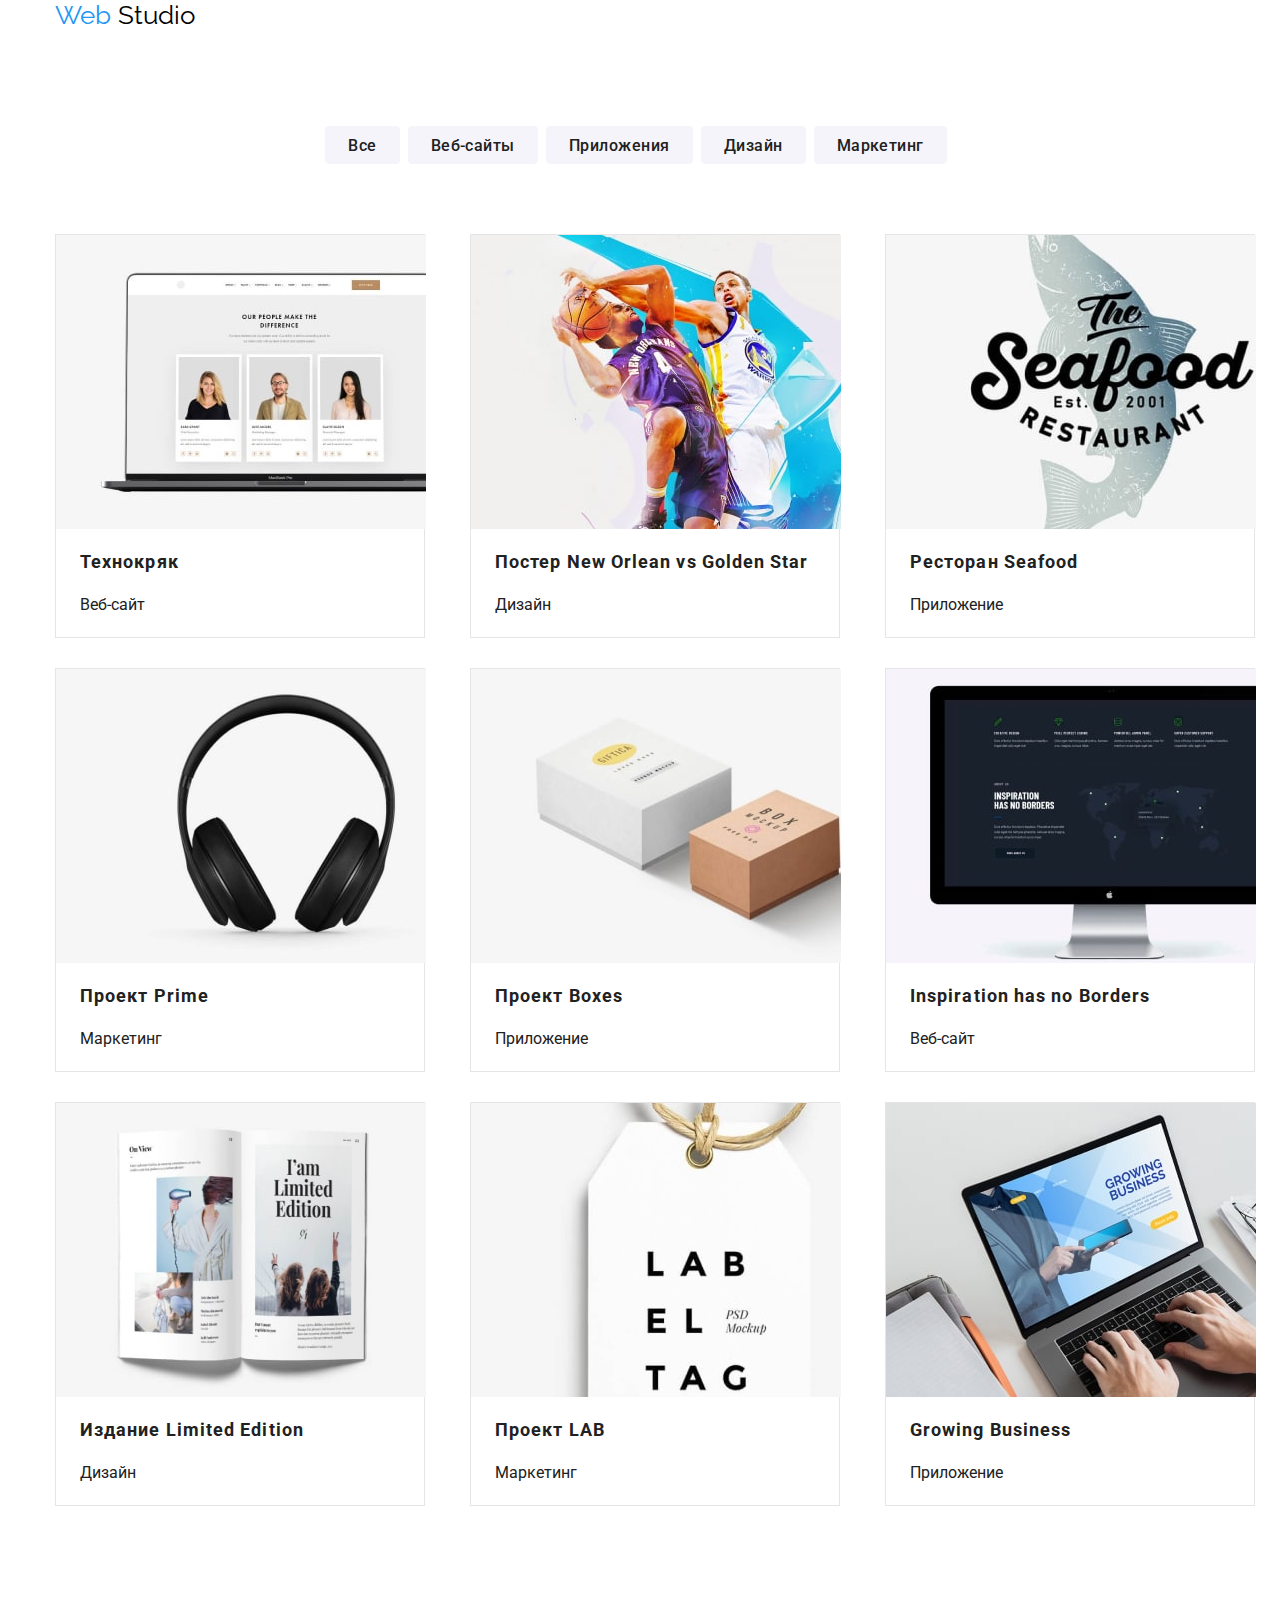
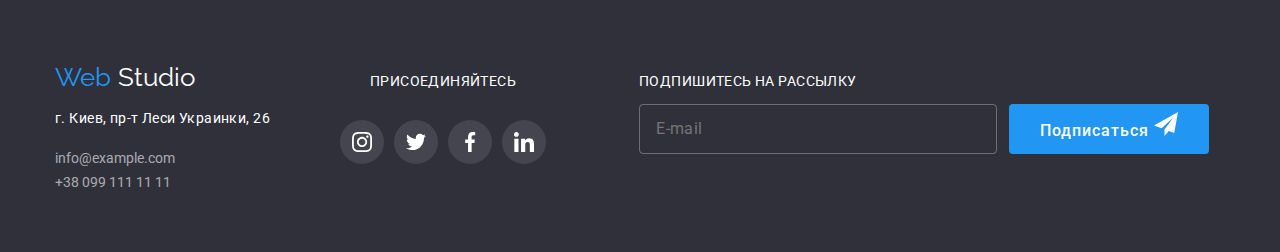
==== commit dfaa0556: "ДЗ_8" ====
--- a/portfolio.html
+++ b/portfolio.html
@@ -25,7 +25,7 @@
             <span class="logo-web">Web</span>
             <span class="logo-studio">Studio</span>
           </a>
-          <ul class="site-nav">
+          <!-- <ul class="site-nav">
             <li class="site-nav__item">
               <a
                 href="./index.html"
@@ -58,12 +58,13 @@
               +38 096 111 11 11</a
             >
           </li>
-        </ul>
+        </ul> -->
       </div>
     </header>
     <main>
       <div class="section">
         <div class="container">
+
           <h2 class="hidden">text</h2>
           <ul class="select">
             <li class="select-button">
@@ -88,15 +89,17 @@
               </button>
             </li>
           </ul>
+
           <ul class="cards">
             <li class="cards__item">
               <a>
                 <div class="cards__top">
                   <img
+                  srcset="./images/mobile/mob_card_1_1x-min.jpg 1x, 
+                ./images/mobile/mob_card_1_2x-min.jpg 2x"  
                     src="./images/portf_1.jpg"
                     alt="Веб-сайт Технокряк"
-                    width="370"
-                    height="294"
+                   
                   />
                   <div class="hower-overlay">
                     <p class="hower-overlay__inform">
@@ -118,10 +121,11 @@
               <a>
                 <div class="cards__top">
                   <img
+                  srcset="./images/mobile/mob_card_2_1x-min.jpg 1x, 
+                ./images/mobile/mob_card_2_2x-min.jpg 2x"  
                     src="./images/portf_2.jpg"
                     alt="Дизайн постера New Orlean vs Golden Star"
-                    width="370"
-                    height="294"
+                  
                   />
                   <div class="hower-overlay">
                     <p class="hower-overlay__inform">
@@ -143,10 +147,11 @@
               <a>
                 <div class="cards__top">
                   <img
+                  srcset="./images/mobile/mob_card_3_1x-min.jpg 1x, 
+                ./images/mobile/mob_card_3_2x-min.jpg 2x"  
                     src="./images/portf_3.jpg"
                     alt="Приложение Ресторан Seafood"
-                    width="370"
-                    height="294"
+                   
                   />
                   <div class="hower-overlay">
                     <p class="hower-overlay__inform">
@@ -168,10 +173,11 @@
               <a>
                 <div class="cards__top">
                   <img
+                  srcset="./images/mobile/mob_card_4_1x-min.jpg 1x, 
+                ./images/mobile/mob_card_4_2x-min.jpg 2x"  
                     src="./images/portf_4.jpg"
                     alt="Маркетинговый проект Prime"
-                    width="370"
-                    height="294"
+                   
                   />
                   <div class="hower-overlay">
                     <p class="hower-overlay__inform">
@@ -193,10 +199,11 @@
               <a>
                 <div class="cards__top">
                   <img
+                  srcset="./images/mobile/mob_card_5_1x-min.jpg 1x, 
+                ./images/mobile/mob_card_5_2x-min.jpg 2x"  
                     src="./images/portf_5.jpg"
                     alt="Приложение Boxes"
-                    width="370"
-                    height="294"
+                    
                   />
                   <div class="hower-overlay">
                     <p class="hower-overlay__inform">
@@ -218,10 +225,11 @@
               <a>
                 <div class="cards__top">
                   <img
+                  srcset="./images/mobile/mob_card_6_1x-min.jpg 1x, 
+                ./images/mobile/mob_card_6_2x-min.jpg 2x"  
                     src="./images/portf_6.jpg"
                     alt="Веб-сайт Inspiration has no Borders"
-                    width="370"
-                    height="294"
+                    
                   />
                   <div class="hower-overlay">
                     <p class="hower-overlay__inform">
@@ -243,6 +251,8 @@
               <a>
                 <div class="cards__top">
                   <img
+                  srcset="./images/mobile/mob_card_7_1x-min.jpg 1x, 
+                ./images/mobile/mob_card_7_2x-min.jpg 2x"  
                     src="./images/portf_7.jpg"
                     alt="Дизайн Издание Limited Edition"
                     width="370"
@@ -268,10 +278,11 @@
               <a>
                 <div class="cards__top">
                   <img
+                  srcset="./images/mobile/mob_card_8_1x-min.jpg 1x, 
+                ./images/mobile/mob_card_8_2x-min.jpg 2x"  
                     src="./images/portf_8.jpg"
                     alt="Маркетинг Проект LAB"
-                    width="370"
-                    height="294"
+                   
                   />
                   <div class="hower-overlay">
                     <p class="hower-overlay__inform">
@@ -293,10 +304,11 @@
               <a>
                 <div class="cards__top">
                   <img
+                  srcset="./images/mobile/mob_card_9_1x-min.jpg 1x, 
+                ./images/mobile/mob_card_9_2x-min.jpg 2x"  
                     src="./images/portf_9.jpg"
                     alt="Приложение Growing Business"
-                    width="370"
-                    height="294"
+                    
                   />
                   <div class="hower-overlay">
                     <p class="hower-overlay__inform">
--- a/css/main.min.css
+++ b/css/main.min.css
@@ -1 +1 @@
-:root{--primary-text-color: #212121;--secondary-text-color: #757575;--third-text-color: rgba(255, 255, 255, 0.6);--title-text-color: #000000;--accent-color: #2196f3;--primary-white-color: #ffffff;--primary-bg-color: #ffffff;--secondary-bg-color: #2f303a;--third-bg-color: #f5f4fa;--border-color: #ECECEC;--border-cards-color: #E5E5E5}body{background-color:var(--primary-bg-color);color:var(--primary-text-color);font-family:Roboto,sans-serif}ul{list-style:none}.site-nav__item{position:relative;text-decoration:none;margin-right:50px}.container{padding-left:15px;padding-right:15px;margin-left:auto;margin-right:auto;width:100%}@media screen and (min-width: 480px){.container{width:480px}}@media screen and (min-width: 768px){.container{width:768px}}@media screen and (min-width: 1200px){.container{width:1200px}}p li h1 h2 h3{margin:0}.logo{color:var(--title-text-color);font-family:Raleway,sans-serif;font-style:400;font-size:26px;line-height:1.19;text-decoration:none;width:145px;height:31px;display:flex;align-items:center}.logo-web{color:var(--accent-color)}.site-nav{display:flex;margin-left:93px;margin-top:0px;margin-bottom:0px}.site-nav__link{display:block;font-style:500;font-size:14px;line-height:1.14;text-decoration:none;padding-top:32px;padding-bottom:32px;color:var(--primary-text-color);transition-property:text;transition-duration:250ms;transition-timing-function:cubic-bezier(0.4, 0, 0.2, 1)}.site-nav__link--active{color:var(--accent-color)}.site-nav__link:hover,.site-nav__link:focus{color:var(--accent-color)}.site-nav__link--active::after{position:absolute;content:"";bottom:0px;left:0px;height:4px;width:100%;background-color:var(--accent-color);border-radius:2px}.site-nav__item:last-child{margin-right:0px}.auth-nav{display:flex;margin-bottom:0px;margin-top:0px;margin-left:auto}.auth-nav__link{color:var(--secondary-text-color);font-style:500;font-size:14px;line-height:1.14;text-decoration:none;display:flex;align-items:center;transition-property:color;transition-duration:250ms;transition-timing-function:cubic-bezier(0.4, 0, 0.2, 1)}.auth-nav__item{margin-left:50px}.auth-nav__ico{margin-right:10px;fill:currentColor}.auth-nav__item:last-child{margin-right:0px}.auth-nav__link:hover,.auth-nav__link:focus{color:var(--accent-color);transition-property:color;transition-duration:250ms;transition-timing-function:cubic-bezier(0.4, 0, 0.2, 1)}.auth-nav__link:hover .auth-nav__ico,.auth-nav__link:focus .auth-nav__ico{fill:var(--accent-color);transition-property:color;transition-duration:250ms;transition-timing-function:cubic-bezier(0.4, 0, 0.2, 1)}.hero{max-width:1600px;height:600px;background-image:url("../images/mobile/mob_hero_1x-min.jpg");margin-left:auto;margin-right:auto;background-position:center;background-repeat:no-repeat;background-size:cover}@media(min-device-pixel-ratio: 2),(-webkit-min-device-pixel-ratio: 2),(min-resolution: 192dpi),(min-resolution: 2dppx){.hero{background-image:url("../images/mobile/mob_hero_2x-min.jpg")}}@media(min-width: 480px){.hero{background-image:url("../images/mobile/mob_hero_1x-min.jpg")}}@media(min-device-pixel-ratio: 2)and (min-width: 480px),(-webkit-min-device-pixel-ratio: 2)and (min-width: 480px),(min-resolution: 192dpi)and (min-width: 480px),(min-resolution: 2dppx)and (min-width: 480px){.hero{background-image:url("../images/mobile/mob_hero_2x-min.jpg")}}@media(min-width: 768px){.hero{background-image:url("../images/tablet/tab_hero_1x-min.jpg")}}@media(min-device-pixel-ratio: 2)and (min-width: 768px),(-webkit-min-device-pixel-ratio: 2)and (min-width: 768px),(min-resolution: 192dpi)and (min-width: 768px),(min-resolution: 2dppx)and (min-width: 768px){.hero{background-image:url("../images/tablet/tab_hero_2x-min.jpg")}}@media(min-width: 480px){.hero{background-image:url("../images/desktop/desk_hero_1x-min.jpg")}}@media(min-device-pixel-ratio: 2)and (min-width: 1200px),(-webkit-min-device-pixel-ratio: 2)and (min-width: 1200px),(min-resolution: 192dpi)and (min-width: 1200px),(min-resolution: 2dppx)and (min-width: 1200px){.hero{background-image:url("../images/desktop/desk_hero_2x-min.jpg")}}.hero .container{padding-top:70px;padding-left:auto;padding-right:auto}@media(min-width: 480px){.hero .container{padding-top:118px}}@media(min-width: 768px){.hero .container{padding-top:118px}}@media(min-width: 1200px){.hero .container{padding-top:200px}}.hero__title{font-weight:900;font-size:26px;line-height:1.7;text-align:center;letter-spacing:.06em;text-transform:uppercase;color:var(--primary-white-color)}@media screen and (min-width: 480px){.hero__title{font-size:26px;line-height:1.7}}@media screen and (min-width: 768px){.hero__title{font-size:26px;line-height:1.6}}@media screen and (min-width: 1200px){.hero__title{font-size:44px;line-height:1.36}}.section{padding-top:60px;padding-bottom:60px}.section__title{color:var(--title-text-color);font-weight:700;font-size:36px;line-height:1.17;letter-spacing:.03em;text-align:center;margin-top:0px;margin-bottom:50px}.hidden{visibility:hidden;width:1px;height:1px;margin-top:0;margin-bottom:0}.feature-list__item{margin-top:0px;margin-bottom:0px;padding-left:0px;width:100%}@media screen and (min-width: 768px){.feature-list__item{display:flex;flex-wrap:wrap;justify-content:space-between}}.feature-list__list{height:251px;width:100%;margin-bottom:30px}@media screen and (min-width: 480px){.feature-list__list{width:450px}}@media screen and (min-width: 768px){.feature-list__list{width:354px}}@media screen and (min-width: 1200px){.feature-list__list{width:270px}}.feature-list__icon{display:block;width:70px;height:70px}.feature-list__title{color:var(--title-text-color);font-weight:700;font-size:14px;line-height:1.14;text-transform:uppercase;margin-top:0px;margin-bottom:0px}.feature-list__text{color:var(--secondary-text-color);font-weight:400;font-size:14px;line-height:1.71;text-align:left;letter-spacing:.03em;width:270px;position:absolute;margin-top:10px;margin-bottom:0px}.feature-list__images{display:flex;align-items:center;justify-content:center;width:100%;height:120px;background:var(--third-bg-color);border-radius:4px;margin-bottom:30px}.activity{margin-top:50px;margin-bottom:0px;display:flex;padding-left:0px}.activity__item{position:relative;margin-right:30px}.activity__label{position:absolute;bottom:3px;padding-top:27px;width:370px;height:70px;background:rgba(47,48,58,.8)}.activity__text{margin-top:0px;margin-bottom:0px;font-weight:700px;font-size:14px;line-height:1.14;text-align:center;letter-spacing:.03em;text-transform:uppercase;color:var(--primary-white-color)}.activity-container{padding-left:auto;margin-left:auto;margin-right:auto;width:1170px}.activity__item:last-child{margin-left:0px}.button{font-family:inherit;color:var(--primary-white-color);background-color:var(--accent-color);font-weight:500;font-size:16px;line-height:1.88;display:200,50;border:var(--accent-color);border-radius:4px;width:200px;height:50px;cursor:pointer;padding:10,32,10,32;margin-top:30;letter-spacing:.06em}.main__section{padding-bottom:0px}.section--inverse{background-color:var(--third-bg-color)}.team{display:flex;margin-top:50px;padding-left:0px;margin-bottom:0px}.team__list{width:270px;border:1px solid var(--border-cards-color) #e5e5e5;background-color:var(--primary-bg-color);box-shadow:0px 1px 3px rgba(0,0,0,.12),0px 1px 1px rgba(0,0,0,.14),0px 2px 1px rgba(0,0,0,.2);border-radius:0px 0px 4px 4px;margin-right:30px}.team__item{padding:30px 32px 30px 32px;border-top:0px}.team__image{display:block}.team__label{color:var(--primary-text-color);font-weight:500;font-size:16px;line-height:1.19;letter-spacing:.03em;text-align:center;margin-top:0px;margin-bottom:0px;height:19px}.team__text{color:var(--secondary-text-color);font-weight:400;font-size:16px;line-height:1.19;text-align:center;margin-top:10px;margin-bottom:0px}.team__list:last-child{margin-right:0px}.social-netw{padding:0px;display:flex;justify-content:space-between;align-items:center;margin-top:16px}.social-netw__item{display:flex;justify-content:center;align-items:center;margin-right:10px;width:44px;height:44px;border-radius:50%;color:#afb1b8;transition-property:background-color;transition-duration:250ms;transition-timing-function:cubic-bezier(0.4, 0, 0.2, 1)}.social-netw__icon{width:20px;height:20px;fill:currentColor}.social-netw__icon .fill{transition-property:color;transition-duration:250ms;transition-timing-function:cubic-bezier(0.4, 0, 0.2, 1)}.social-netw__item:last-child{margin-right:0px}.social-netw__item:hover,.social-netw__item:focus{background:var(--accent-color);color:var(--primary-white-color)}.clients__title{font-weight:700px;font-size:36px;line-height:1.17;text-align:center;letter-spacing:.03em;margin-top:0px;margin-bottom:50px}.clients__list{display:flex;justify-content:space-between;margin-top:0px;margin-bottom:0px;padding-left:0px}.clients__item{display:flex;justify-content:center;height:92px;margin-top:0px}.clients__link{display:flex;justify-content:center;align-items:center;width:170px;height:92px;color:#afb1b8;border:1px solid #afb1b8;box-sizing:border-box;border-radius:4px;transition-property:color;transition-duration:250ms;transition-timing-function:cubic-bezier(0.4, 0, 0.2, 1)}.clients__icon{width:106px;height:60px;fill:currentColor}.clients__list:first-child{margin-left:0px}.clients__link:hover,.clients__link:focus{color:var(--accent-color);border-color:var(--accent-color)}.footer{background-color:var(--secondary-bg-color);margin-bottom:0px;height:252px}.footer__container{display:flex;align-items:baseline;height:252px;padding-top:60px;padding-bottom:60px}.footer__logo-studio{color:var(--primary-white-color)}.footer__list{padding-left:0px;margin-bottom:0px}.footer__link{color:var(--third-text-color);font-weight:400;font-size:14px;line-height:1.71;font-style:normal;text-decoration:none}.footer-social{width:206px;margin-left:70px}.footer-social__title{font-size:14px;line-height:1.14;letter-spacing:.03em;text-transform:uppercase;color:var(--primary-white-color)}.footer-social__social-netw__item{color:var(--primary-white-color);background:rgba(255,255,255,.1)}.address{color:var(--primary-white-color);font-weight:400;font-size:14px;line-height:1.71;letter-spacing:.03em;font-style:normal;margin-bottom:0px}.subscription{margin-left:93px}.subscription__title{font-size:14px;line-height:1.14;letter-spacing:.03em;text-transform:uppercase;color:var(--primary-white-color)}.subscription__icon{align-items:stretch;width:24px;height:24px;fill:var(--primary-white-color)}.subscription__button{display:inline-flex;align-items:center;font-weight:700px}.subscription__input{width:358px;height:50px;outline:none;border-radius:4px;border:1px solid rgba(255,255,255,.3);padding-left:16px;font-size:16px;line-height:1.22;letter-spacing:.03em;fill:solid rgba(255,255,255,.6);align-items:inside;margin-right:12px;background-color:transparent}.subscription__content{background-color:transparent}.subscription__group{display:flex;flex-direction:row}.subscription__input::-moz-placeholder{background-color:transparent}.subscription__input:-ms-input-placeholder{background-color:transparent}.subscription__input::placeholder{background-color:transparent}.select{display:flex;justify-content:center;margin-top:0px;margin-bottom:50px;text-align:center}.select-button__link{color:var(--primary-text-color);background-color:var(--third-bg-color);font-weight:500;font-size:16px;line-height:1.63;text-align:center;letter-spacing:.03em;padding-left:22px;padding-right:22px;padding-top:6px;padding-bottom:6px;margin-right:8px;border:1px solid var(--third-bg-color);border-radius:4px;height:38px;display:block;transition-property:box-shadow;transition-duration:250ms;transition-timing-function:cubic-bezier(0.4, 0, 0.2, 1)}.select-button__link:hover,.select-button__link:focus{background:var(--accent-color);box-shadow:0px 3px 1px rgba(0,0,0,.1),0px 1px 2px rgba(0,0,0,.08),0px 2px 2px rgba(0,0,0,.12);border:var(--accent-color);border-radius:4px;font-weight:500;font-size:16px;line-height:1.63;text-align:center;letter-spacing:.03em;color:#fff}.cards{width:1200px;display:flex;flex-wrap:wrap;padding-left:0px;margin-top:0px;margin-bottom:0px}.cards__item{width:calc 13.3333333333%;height:404px;margin-top:30px;margin-right:27px;margin-bottom:0px;margin-left:0px;padding-left:0px;box-sizing:border-box;border:1px solid var(--border-cards-color);transition-property:box-shadow;transition-duration:250ms;transition-timing-function:cubic-bezier(0.4, 0, 0.2, 1)}.cards__top{position:relative;overflow:hidden}.hower-overlay{position:absolute;top:0px;width:370px;height:294px;background:rgba(33,150,243,.9);padding-top:63px;padding-right:24px;padding-bottom:63px;padding-left:24px;transform:translateY(102%);transition:transform 250ms cubic-bezier(0.4, 0, 0.2, 1)}.hower-overlay__inform{position:absolute;width:322px;height:168px;font-weight:400px;font-size:18px;line-height:28px;letter-spacing:.03em;color:var(--primary-white-color);margin-bottom:0px;margin-top:0px}.cards__bottom{padding-left:24px}.cards__bottom .text{letter-spacing:.06em;font-weight:bold;font-size:18px;line-height:2}.cards__item:nth-child(3n){margin-right:0px}.cards__item:hover,.cards__item:focus{box-shadow:0px 1px 1px rgba(0,0,0,.12),0px 4px 4px rgba(0,0,0,.06),1px 4px 6px rgba(0,0,0,.16);transform:translateY(0)}.cards__item:hover .hower-overlay{transform:translateY(0)}.backdrop{position:fixed;top:0;left:0;width:100%;height:100%;background-color:rgba(0,0,0,.2);opacity:1;transition:opacity 250ms cubic-bezier(0.4, 0, 0.2, 1)}.backdrop.is-hidden{opacity:0;pointer-events:none}.backdrop.is-hidden .modal{transform:translate(-50%, -50%) scale(0.9)}.modal{position:relative;top:50%;left:50%;height:581px;width:528px;background-color:#fff;border-radius:4px;transform:translate(-50%, -50%) scale(1);transition:transform 250ms cubic-bezier(0.4, 0, 0.2, 1);padding:40px}.modal .close{position:absolute;width:30px;height:30px;background:#fff;border:1px solid rgba(0,0,0,.1);box-sizing:border-box;border-radius:50%;margin-top:8px;margin-right:8px;top:0;right:0}.modal-title__text{font-weight:700px;font-size:20px;line-height:1.15;text-align:center;letter-spacing:.03em;color:var(--primary-text-color);margin-top:0px;margin-bottom:12px}.icon-vector:hover,.icon-vector:focus{fill:var(--accent-color);transition:opacity 250ms cubic-bezier(0.4, 0, 0.2, 1)}.contact-form__input{display:block;width:100%;height:40px;border:1px solid rgba(33,33,33,.2);box-sizing:border-box;border-radius:4px;margin-bottom:10px;padding:11px 12px 11px 42px}.contact-form__text{font-weight:400px;font-size:12px;line-height:1.17;letter-spacing:.01em;color:#757575;margin-bottom:4px}.contact-form__field{position:relative;display:flex;flex-direction:column}.contact-form__img{position:absolute;top:55%;left:15px;transform:translateY(-50%);width:18px;height:18px}.comment{display:block;width:100%;height:120px;border:1px solid rgba(33,33,33,.2);box-sizing:border-box;border-radius:4px;resize:none;padding:12px 16px 12px 16px;outline:none;margin-top:4px}.contact-form__input:focus{outline:none;border:1px solid var(--accent-color);transition:opacity 250ms cubic-bezier(0.4, 0, 0.2, 1)}.contact-form__input:focus+.contact-form__img{color:var(--accent-color);fill:var(--accent-color);transition:opacity 250ms cubic-bezier(0.4, 0, 0.2, 1)}.comment:focus{border:1px solid var(--accent-color);transition:opacity 250ms cubic-bezier(0.4, 0, 0.2, 1)}textarea::-moz-placeholder{font-weight:400px;font-size:14px;line-height:1.17;letter-spacing:.01em;color:rgba(117,117,117,.5)}textarea:-ms-input-placeholder{font-weight:400px;font-size:14px;line-height:1.17;letter-spacing:.01em;color:rgba(117,117,117,.5)}textarea::placeholder{font-weight:400px;font-size:14px;line-height:1.17;letter-spacing:.01em;color:rgba(117,117,117,.5)}.form-checkbox{display:flex;align-items:center;position:relative;margin-top:20px;margin-bottom:30px;margin-left:12px;padding-left:auto;text-align:center;font-weight:400px;font-size:14px;line-height:1.71;letter-spacing:.03em;color:#757575}.form-checkbox__icon{display:inline-block;width:16px;height:15px;border:2px solid #2a2a2a;border-radius:4px}.form-checkbox__underline{color:var(--accent-color);text-decoration:underline}.consent{margin-left:7px}.checkbox{-webkit-appearance:none;-moz-appearance:none;appearance:none;position:absolute}.checkbox__text{display:inline-block;align-items:center;font-weight:400px;font-size:14px;line-height:1.71;letter-spacing:.03em;color:#757575}.checkbox:checked+.form-checkbox__icon{border-color:transparent;background-color:var(--accent-color);background-image:url("../images/icons_for_svg/icon_check.svg");background-size:contain;background-origin:border-box}.form-checkbox:focus-within>.form_img{border-color:var(--primary-white-color);opacity:0}.form-button{padding-left:auto;text-align:center;filter:drop-shadow(0px 4px 4px rgba(0, 0, 0, 0.25))}/*# sourceMappingURL=main.min.css.map */+:root{--primary-text-color: #212121;--secondary-text-color: #757575;--third-text-color: rgba(255, 255, 255, 0.6);--title-text-color: #000000;--accent-color: #2196f3;--primary-white-color: #ffffff;--primary-bg-color: #ffffff;--secondary-bg-color: #2f303a;--third-bg-color: #f5f4fa;--border-color: #ECECEC;--border-cards-color: #E5E5E5}body{background-color:var(--primary-bg-color);color:var(--primary-text-color);font-family:Roboto,sans-serif}ul{list-style:none}.site-nav__item{position:relative;text-decoration:none;margin-right:50px}.container{padding-left:15px;padding-right:15px;margin-left:auto;margin-right:auto;width:100%}@media screen and (min-width: 480px){.container{width:480px}}@media screen and (min-width: 768px){.container{width:768px}}@media screen and (min-width: 1200px){.container{width:1200px}}p li ul h1 h2 h3{margin:0px;padding-left:0px}.header{display:flex;justify-content:space-between}.menu-open{position:absolute;width:40px;height:40px;top:0;right:0;margin-top:10px;margin-right:15px;background:#fff;border:#fff}.menu-open:hover,.menu-open:focus{fill:var(--accent-color);transition:opacity 250ms cubic-bezier(0.4, 0, 0.2, 1)}.mobile-nav{position:absolute;background-color:var(--primary-bg-color);top:0;width:100vw;height:100vh}.mobile-nav .container{position:relative;padding-top:40px;padding-bottom:40px;display:flex;flex-direction:column;justify-content:space-between;height:100%;background-color:#7fffd4}@media screen and (min-width: 480px){.mobile-nav .container{width:480px;height:100vh}}.mobile-nav .menu-close{position:absolute;width:40px;height:40px;top:0;right:0;margin-top:10;margin-right:15;background:#fff;border:#fff}.mobile-nav .menu-close:hover,.mobile-nav .menu-close:focus{fill:var(--accent-color);transition:opacity 250ms cubic-bezier(0.4, 0, 0.2, 1)}.mobile-nav.is-hidden{opacity:0;pointer-events:none}.mobile-menu{padding-left:0px}.mobile-menu__link{font-weight:500;font-size:40px;line-height:1.18;letter-spacing:.02em;text-decoration:none}.mobile-contacts{padding-left:0px}.mobile-contacts__link{font-weight:500;font-size:34px;line-height:1.18;letter-spacing:.02em;text-decoration:none;color:#2196f3}.mobile-media{display:flex;padding-left:0px}.logo{color:var(--title-text-color);font-family:Raleway,sans-serif;font-style:400;font-size:24px;line-height:1.19;text-decoration:none;width:145px;height:31px}@media screen and (min-width: 1200px){.logo{font-size:26px}}.logo-web{color:var(--accent-color)}.site-nav{display:none;margin-left:93px;margin-top:0px;margin-bottom:0px}.site-nav__link{display:block;font-style:500;font-size:14px;line-height:1.14;text-decoration:none;padding-top:32px;padding-bottom:32px;color:var(--primary-text-color);transition-property:text;transition-duration:250ms;transition-timing-function:cubic-bezier(0.4, 0, 0.2, 1)}.site-nav__link--active{color:var(--accent-color)}.site-nav__link:hover,.site-nav__link:focus{color:var(--accent-color)}.site-nav__link--active::after{position:absolute;content:"";bottom:0px;left:0px;height:4px;width:100%;background-color:var(--accent-color);border-radius:2px}.site-nav__item:last-child{margin-right:0px}.auth-nav{display:none;margin-bottom:0px;margin-top:0px;margin-left:auto}.auth-nav__link{color:var(--secondary-text-color);font-style:500;font-size:14px;line-height:1.14;text-decoration:none;display:flex;align-items:center;transition-property:color;transition-duration:250ms;transition-timing-function:cubic-bezier(0.4, 0, 0.2, 1)}.auth-nav__item{margin-left:50px}.auth-nav__ico{margin-right:10px;fill:currentColor}.auth-nav__item:last-child{margin-right:0px}.auth-nav__link:hover,.auth-nav__link:focus{color:var(--accent-color);transition-property:color;transition-duration:250ms;transition-timing-function:cubic-bezier(0.4, 0, 0.2, 1)}.auth-nav__link:hover .auth-nav__ico,.auth-nav__link:focus .auth-nav__ico{fill:var(--accent-color);transition-property:color;transition-duration:250ms;transition-timing-function:cubic-bezier(0.4, 0, 0.2, 1)}.hero{max-width:1600px;height:600px;background-image:url("../images/mobile/mob_hero_1x-min.jpg");margin-left:auto;margin-right:auto;background-position:center;background-repeat:no-repeat;background-size:cover}@media(min-device-pixel-ratio: 2),(-webkit-min-device-pixel-ratio: 2),(min-resolution: 192dpi),(min-resolution: 2dppx){.hero{background-image:url("../images/mobile/mob_hero_2x-min.jpg")}}@media(min-width: 480px){.hero{background-image:url("../images/mobile/mob_hero_1x-min.jpg")}}@media(min-device-pixel-ratio: 2)and (min-width: 480px),(-webkit-min-device-pixel-ratio: 2)and (min-width: 480px),(min-resolution: 192dpi)and (min-width: 480px),(min-resolution: 2dppx)and (min-width: 480px){.hero{background-image:url("../images/mobile/mob_hero_2x-min.jpg")}}@media(min-width: 768px){.hero{background-image:url("../images/tablet/tab_hero_1x-min.jpg")}}@media(min-device-pixel-ratio: 2)and (min-width: 768px),(-webkit-min-device-pixel-ratio: 2)and (min-width: 768px),(min-resolution: 192dpi)and (min-width: 768px),(min-resolution: 2dppx)and (min-width: 768px){.hero{background-image:url("../images/tablet/tab_hero_2x-min.jpg")}}@media(min-width: 480px){.hero{background-image:url("../images/desktop/desk_hero_1x-min.jpg")}}@media(min-device-pixel-ratio: 2)and (min-width: 1200px),(-webkit-min-device-pixel-ratio: 2)and (min-width: 1200px),(min-resolution: 192dpi)and (min-width: 1200px),(min-resolution: 2dppx)and (min-width: 1200px){.hero{background-image:url("../images/desktop/desk_hero_2x-min.jpg")}}.hero .container{padding-top:70px;padding-left:auto;padding-right:auto}@media(min-width: 480px){.hero .container{padding-top:118px}}@media(min-width: 768px){.hero .container{padding-top:118px}}@media(min-width: 1200px){.hero .container{padding-top:200px}}.hero__title{font-weight:900;font-size:26px;line-height:1.7;text-align:center;letter-spacing:.06em;text-transform:uppercase;color:var(--primary-white-color)}@media screen and (min-width: 480px){.hero__title{font-size:26px;line-height:1.7}}@media screen and (min-width: 768px){.hero__title{font-size:26px;line-height:1.6}}@media screen and (min-width: 1200px){.hero__title{font-size:44px;line-height:1.36}}.section{padding-top:60px;padding-bottom:60px}@media screen and (min-width: 1200px){.section{padding-top:94px;padding-bottom:94px}}.section__title{color:var(--title-text-color);font-weight:700;font-size:28px;line-height:1.18;letter-spacing:.03em;text-align:center;margin-top:0px;margin-bottom:30px}@media screen and (min-width: 480px){.section__title{font-size:28px;line-height:1.18;margin-bottom:30px}}@media screen and (min-width: 768px){.section__title{font-weight:700px;font-size:28px;line-height:1.18;margin-bottom:30px}}@media screen and (min-width: 1200px){.section__title{font-size:36px;line-height:1.17;margin-bottom:50px}}.hidden{visibility:hidden;width:1px;height:1px;margin-top:0;margin-bottom:0}.feature-list__item{margin-top:0px;margin-bottom:0px;padding-left:0px;width:100%}@media screen and (min-width: 768px){.feature-list__item{display:flex;flex-wrap:wrap;justify-content:space-between}}.feature-list__list{height:251px;width:100%;margin-bottom:30px}@media screen and (min-width: 480px){.feature-list__list{width:450px}}@media screen and (min-width: 768px){.feature-list__list{width:354px}}@media screen and (min-width: 1200px){.feature-list__list{width:270px}}.feature-list__icon{display:block;width:70px;height:70px}.feature-list__title{color:var(--title-text-color);font-weight:700;font-size:14px;line-height:1.14;text-transform:uppercase;margin-top:0px;margin-bottom:0px}.feature-list__text{color:var(--secondary-text-color);font-weight:400;font-size:14px;line-height:1.71;text-align:left;letter-spacing:.03em;width:270px;position:absolute;margin-top:10px;margin-bottom:0px}.feature-list__images{display:flex;align-items:center;justify-content:center;width:100%;height:120px;background:var(--third-bg-color);border-radius:4px;margin-bottom:30px}.activity{margin-top:50px;margin-bottom:0px;display:flex;padding-left:0px}.activity__item{position:relative;margin-right:30px}.activity__label{position:absolute;bottom:3px;padding-top:27px;width:370px;height:70px;background:rgba(47,48,58,.8)}.activity__text{margin-top:0px;margin-bottom:0px;font-weight:700px;font-size:14px;line-height:1.14;text-align:center;letter-spacing:.03em;text-transform:uppercase;color:var(--primary-white-color)}.activity-container{padding-left:auto;margin-left:auto;margin-right:auto;width:1170px}.activity__item:last-child{margin-left:0px}.button{font-family:inherit;color:var(--primary-white-color);background-color:var(--accent-color);font-weight:500;font-size:16px;line-height:1.88;display:200,50;border:var(--accent-color);border-radius:4px;width:200px;height:50px;cursor:pointer;padding:10,32,10,32;margin-top:30;letter-spacing:.06em}.main__section{padding-bottom:0px}.section--inverse{background-color:var(--third-bg-color)}.team{margin-top:50px;padding-left:0px;margin-bottom:0px;width:100%}@media screen and (min-width: 768px){.team{display:flex;flex-wrap:wrap;justify-content:space-between}}.team__list{width:100%;margin-bottom:30px;border:1px solid var(--border-cards-color) #e5e5e5;background-color:var(--primary-bg-color);box-shadow:0px 1px 3px rgba(0,0,0,.12),0px 1px 1px rgba(0,0,0,.14),0px 2px 1px rgba(0,0,0,.2);border-radius:0px 0px 4px 4px;margin-right:30px}@media screen and (min-width: 480px){.team__list{width:450px}}@media screen and (min-width: 768px){.team__list{width:354px;margin-right:0px}}@media screen and (min-width: 1200px){.team__list{width:270px}}.team__item{padding:30px 32px 30px 32px;border-top:0px}.team__image{display:block;width:100%}@media screen and (min-width: 480px){.team__image{width:450px;height:460px}}@media screen and (min-width: 768px){.team__image{width:354px;height:374px}}@media screen and (min-width: 1200px){.team__image{width:270px;height:260px}}.team__label{color:var(--primary-text-color);font-weight:500;font-size:16px;line-height:1.19;letter-spacing:.03em;text-align:center;margin-top:0px;margin-bottom:0px;height:19px}.team__text{color:var(--secondary-text-color);font-weight:400;font-size:16px;line-height:1.19;text-align:center;margin-top:10px;margin-bottom:0px}.social-netw{padding:0px;display:flex;justify-content:space-between;align-items:center;text-align:center;margin-top:16px;width:206px}.social-netw__item{display:flex;justify-content:center;align-items:center;margin-right:10px;width:44px;height:44px;border-radius:50%;color:#afb1b8;transition-property:background-color;transition-duration:250ms;transition-timing-function:cubic-bezier(0.4, 0, 0.2, 1)}.social-netw__icon{width:20px;height:20px;fill:currentColor}.social-netw__icon .fill{transition-property:color;transition-duration:250ms;transition-timing-function:cubic-bezier(0.4, 0, 0.2, 1)}.social-netw__item:last-child{margin-right:0px}.social-netw__item:hover,.social-netw__item:focus{background:var(--accent-color);color:var(--primary-white-color)}.clients__title{font-weight:700px;font-size:28px;line-height:1.18;text-align:center;letter-spacing:.03em;margin-top:0px;margin-bottom:50px}.clients__list{display:flex;flex-wrap:wrap;justify-content:space-between;margin-top:0px;margin-bottom:0px;padding-left:0px}.clients__item{display:flex;justify-content:center;height:92px;margin-top:0px;margin-bottom:30px}@media screen and (min-width: 1200px){.clients__item{margin-bottom:0px}}.clients__link{display:flex;justify-content:center;align-items:center;width:210px;height:92px;color:#afb1b8;border:1px solid #afb1b8;box-sizing:border-box;border-radius:4px;transition-property:color;transition-duration:250ms;transition-timing-function:cubic-bezier(0.4, 0, 0.2, 1)}@media screen and (min-width: 768px){.clients__link{width:226px}}@media screen and (min-width: 1200px){.clients__link{width:170px}}.clients__icon{width:106px;height:60px;fill:currentColor}.clients__list:first-child{margin-left:0px}.clients__link:hover,.clients__link:focus{color:var(--accent-color);border-color:var(--accent-color)}.footer{background-color:var(--secondary-bg-color);margin-bottom:0px}.footer__container{display:block;text-align:center;padding-top:60px;padding-bottom:60px;padding-left:15px}.footer__logo-studio{color:var(--primary-white-color)}.footer__list{padding-left:0px;margin-bottom:0px}.footer__link{color:var(--third-text-color);font-weight:400;font-size:14px;line-height:1.71;font-style:normal;text-decoration:none}.footer-social{display:flex;flex-direction:column;align-items:center;margin-right:0px;margin-top:60px}.footer-social__title{font-size:14px;line-height:1.14;letter-spacing:.03em;text-transform:uppercase;color:var(--primary-white-color)}.footer-social__social-netw__item{color:var(--primary-white-color);background:rgba(255,255,255,.1)}.address{color:var(--primary-white-color);font-weight:400;font-size:14px;line-height:1.71;letter-spacing:.03em;font-style:normal;margin-bottom:0px}@media screen and (min-width: 768px){.footer__container{display:flex;align-items:baseline;flex-wrap:wrap;padding-left:76px}.footer-social{margin-left:165px;margin-top:0px}.subscription{padding-left:90px;padding-right:137px}}@media screen and (min-width: 1200px){.footer{background-color:var(--secondary-bg-color);margin-bottom:0px;height:252px}.footer__container{padding-left:15px;display:flex;align-items:baseline;height:252px;padding-top:60px;padding-bottom:60px;text-align:left}.footer__logo-studio{color:var(--primary-white-color)}.footer__list{padding-left:0px;margin-bottom:0px}.footer__link{color:var(--third-text-color);font-weight:400;font-size:14px;line-height:1.71;font-style:normal;text-decoration:none}.footer-social{width:206px;margin-left:70px}.footer-social__title{font-size:14px;line-height:1.14;letter-spacing:.03em;text-transform:uppercase;color:var(--primary-white-color)}.footer-social__social-netw__item{color:var(--primary-white-color);background:rgba(255,255,255,.1)}.address{color:var(--primary-white-color);font-weight:400;font-size:14px;line-height:1.71;letter-spacing:.03em;font-style:normal;margin-bottom:0px}}.subscription{margin-top:60px}.subscription__title{font-size:14px;line-height:1.14;letter-spacing:.03em;text-transform:uppercase;color:var(--primary-white-color)}.subscription__icon{align-items:stretch;width:24px;height:24px;fill:var(--primary-white-color)}.subscription__button{display:inline-flex;align-items:center;font-weight:700px;margin-top:20px}.subscription__input{width:100%;height:50px;outline:none;border-radius:4px;border:1px solid rgba(255,255,255,.3);padding-left:16px;font-size:16px;line-height:1.22;letter-spacing:.03em;fill:solid rgba(255,255,255,.6);align-items:inside;margin-right:12px;background-color:transparent}@media screen and (min-width: 768px){.subscription__input{width:450px}}.subscription__content{background-color:transparent}.subscription__input::-moz-placeholder{background-color:transparent}.subscription__input:-ms-input-placeholder{background-color:transparent}.subscription__input::placeholder{background-color:transparent}@media screen and (min-width: 1200px){.subscription{margin-top:0px;margin-left:93px;padding-left:0px;padding-right:0px}.subscription__title{font-size:14px;line-height:1.14;letter-spacing:.03em;text-transform:uppercase;color:var(--primary-white-color)}.subscription__icon{align-items:stretch;width:24px;height:24px;fill:var(--primary-white-color)}.subscription__button{display:inline-flex;align-items:center;font-weight:700px;margin-top:0px}.subscription__input{width:358px;height:50px;outline:none;border-radius:4px;border:1px solid rgba(255,255,255,.3);padding-left:16px;font-size:16px;line-height:1.22;letter-spacing:.03em;fill:solid rgba(255,255,255,.6);align-items:inside;margin-right:12px;background-color:transparent}.subscription__content{background-color:transparent}.subscription__group{display:flex;flex-direction:row}.subscription__input::-moz-placeholder{background-color:transparent}.subscription__input:-ms-input-placeholder{background-color:transparent}.subscription__input::placeholder{background-color:transparent}}.select{display:flex;flex-wrap:wrap;justify-content:left;margin-top:0px;margin-bottom:25px;text-align:center;padding-left:0px}@media screen and (min-width: 768px){.select{justify-content:center}}.select-button__link{margin-bottom:15px;color:var(--primary-text-color);background-color:var(--third-bg-color);font-weight:500;font-size:16px;line-height:1.63;text-align:center;letter-spacing:.03em;padding-left:22px;padding-right:22px;padding-top:6px;padding-bottom:6px;margin-right:8px;border:1px solid var(--third-bg-color);border-radius:4px;height:38px;display:block;transition-property:box-shadow;transition-duration:250ms;transition-timing-function:cubic-bezier(0.4, 0, 0.2, 1)}.select-button__link:hover,.select-button__link:focus{background:var(--accent-color);box-shadow:0px 3px 1px rgba(0,0,0,.1),0px 1px 2px rgba(0,0,0,.08),0px 2px 2px rgba(0,0,0,.12);border:var(--accent-color);border-radius:4px;font-weight:500;font-size:16px;line-height:1.63;text-align:center;letter-spacing:.03em;color:#fff}.cards{padding-left:0px;margin-top:0px;margin-bottom:0px}@media screen and (min-width: 768px){.cards{width:768px;display:flex;flex-wrap:wrap;justify-content:center}}@media screen and (min-width: 1200px){.cards{width:1200px;display:flex;flex-wrap:wrap;justify-content:space-between}}.cards__item{margin-top:30px;height:404px;margin-top:30px;margin-bottom:0px;margin-left:0px;padding-left:0px;box-sizing:border-box;border:1px solid var(--border-cards-color);transition-property:box-shadow;transition-duration:250ms;transition-timing-function:cubic-bezier(0.4, 0, 0.2, 1)}@media screen and (min-width: 480px){.cards__item{width:450px}}@media screen and (min-width: 768px){.cards__item{width:354px;display:flex}}@media screen and (min-width: 1200px){.cards__item{width:370px;margin-right:0px}}.cards__top{position:relative;overflow:hidden;height:294px}@media screen and (min-width: 480px){.cards__top{width:450px}}@media screen and (min-width: 768px){.cards__top{width:354px}}@media screen and (min-width: 1200px){.cards__top{width:370px}}.hower-overlay{position:absolute;top:0px;width:370px;height:294px;background:rgba(33,150,243,.9);padding-top:63px;padding-right:24px;padding-bottom:63px;padding-left:24px;transform:translateY(102%);transition:transform 250ms cubic-bezier(0.4, 0, 0.2, 1)}@media screen and (min-width: 480px){.hower-overlay{width:450px}}@media screen and (min-width: 768px){.hower-overlay{width:354px}}@media screen and (min-width: 1200px){.hower-overlay{width:370px}}.hower-overlay__inform{position:absolute;width:322px;height:168px;font-weight:400px;font-size:18px;line-height:28px;letter-spacing:.03em;color:var(--primary-white-color);margin-bottom:0px;margin-top:0px}.cards__bottom{padding-left:24px}.cards__bottom .text{letter-spacing:.06em;font-weight:bold;font-size:18px;line-height:2}.cards__item:nth-child(3n){margin-right:0px}.cards__item:hover,.cards__item:focus{box-shadow:0px 1px 1px rgba(0,0,0,.12),0px 4px 4px rgba(0,0,0,.06),1px 4px 6px rgba(0,0,0,.16);transform:translateY(0)}.cards__item:hover .hower-overlay{transform:translateY(0)}.backdrop{position:fixed;top:0;left:0;width:100%;height:100%;background-color:rgba(0,0,0,.2);opacity:1;transition:opacity 250ms cubic-bezier(0.4, 0, 0.2, 1)}.backdrop.is-hidden{opacity:0;pointer-events:none}.backdrop.is-hidden .modal{transform:translate(-50%, -50%) scale(0.9)}.modal{position:relative;top:50%;left:50%;height:581px;width:528px;background-color:#fff;border-radius:4px;transform:translate(-50%, -50%) scale(1);transition:transform 250ms cubic-bezier(0.4, 0, 0.2, 1);padding:40px}.modal .close{position:absolute;width:30px;height:30px;background:#fff;border:1px solid rgba(0,0,0,.1);box-sizing:border-box;border-radius:50%;margin-top:8px;margin-right:8px;top:0;right:0}.modal-title__text{font-weight:700px;font-size:20px;line-height:1.15;text-align:center;letter-spacing:.03em;color:var(--primary-text-color);margin-top:0px;margin-bottom:12px}.icon-vector:hover,.icon-vector:focus{fill:var(--accent-color);transition:opacity 250ms cubic-bezier(0.4, 0, 0.2, 1)}.contact-form__input{display:block;width:100%;height:40px;border:1px solid rgba(33,33,33,.2);box-sizing:border-box;border-radius:4px;margin-bottom:10px;padding:11px 12px 11px 42px}.contact-form__text{font-weight:400px;font-size:12px;line-height:1.17;letter-spacing:.01em;color:#757575;margin-bottom:4px}.contact-form__field{position:relative;display:flex;flex-direction:column}.contact-form__img{position:absolute;top:55%;left:15px;transform:translateY(-50%);width:18px;height:18px}.comment{display:block;width:100%;height:120px;border:1px solid rgba(33,33,33,.2);box-sizing:border-box;border-radius:4px;resize:none;padding:12px 16px 12px 16px;outline:none;margin-top:4px}.contact-form__input:focus{outline:none;border:1px solid var(--accent-color);transition:opacity 250ms cubic-bezier(0.4, 0, 0.2, 1)}.contact-form__input:focus+.contact-form__img{color:var(--accent-color);fill:var(--accent-color);transition:opacity 250ms cubic-bezier(0.4, 0, 0.2, 1)}.comment:focus{border:1px solid var(--accent-color);transition:opacity 250ms cubic-bezier(0.4, 0, 0.2, 1)}textarea::-moz-placeholder{font-weight:400px;font-size:14px;line-height:1.17;letter-spacing:.01em;color:rgba(117,117,117,.5)}textarea:-ms-input-placeholder{font-weight:400px;font-size:14px;line-height:1.17;letter-spacing:.01em;color:rgba(117,117,117,.5)}textarea::placeholder{font-weight:400px;font-size:14px;line-height:1.17;letter-spacing:.01em;color:rgba(117,117,117,.5)}.form-checkbox{display:flex;align-items:center;position:relative;margin-top:20px;margin-bottom:30px;margin-left:12px;padding-left:auto;text-align:center;font-weight:400px;font-size:14px;line-height:1.71;letter-spacing:.03em;color:#757575}.form-checkbox__icon{display:inline-block;width:16px;height:15px;border:2px solid #2a2a2a;border-radius:4px}.form-checkbox__underline{color:var(--accent-color);text-decoration:underline}.consent{margin-left:7px}.checkbox{-webkit-appearance:none;-moz-appearance:none;appearance:none;position:absolute}.checkbox__text{display:inline-block;align-items:center;font-weight:400px;font-size:14px;line-height:1.71;letter-spacing:.03em;color:#757575}.checkbox:checked+.form-checkbox__icon{border-color:transparent;background-color:var(--accent-color);background-image:url("../images/icons_for_svg/icon_check.svg");background-size:contain;background-origin:border-box}.form-checkbox:focus-within>.form_img{border-color:var(--primary-white-color);opacity:0}.form-button{padding-left:auto;text-align:center;filter:drop-shadow(0px 4px 4px rgba(0, 0, 0, 0.25))}/*# sourceMappingURL=main.min.css.map */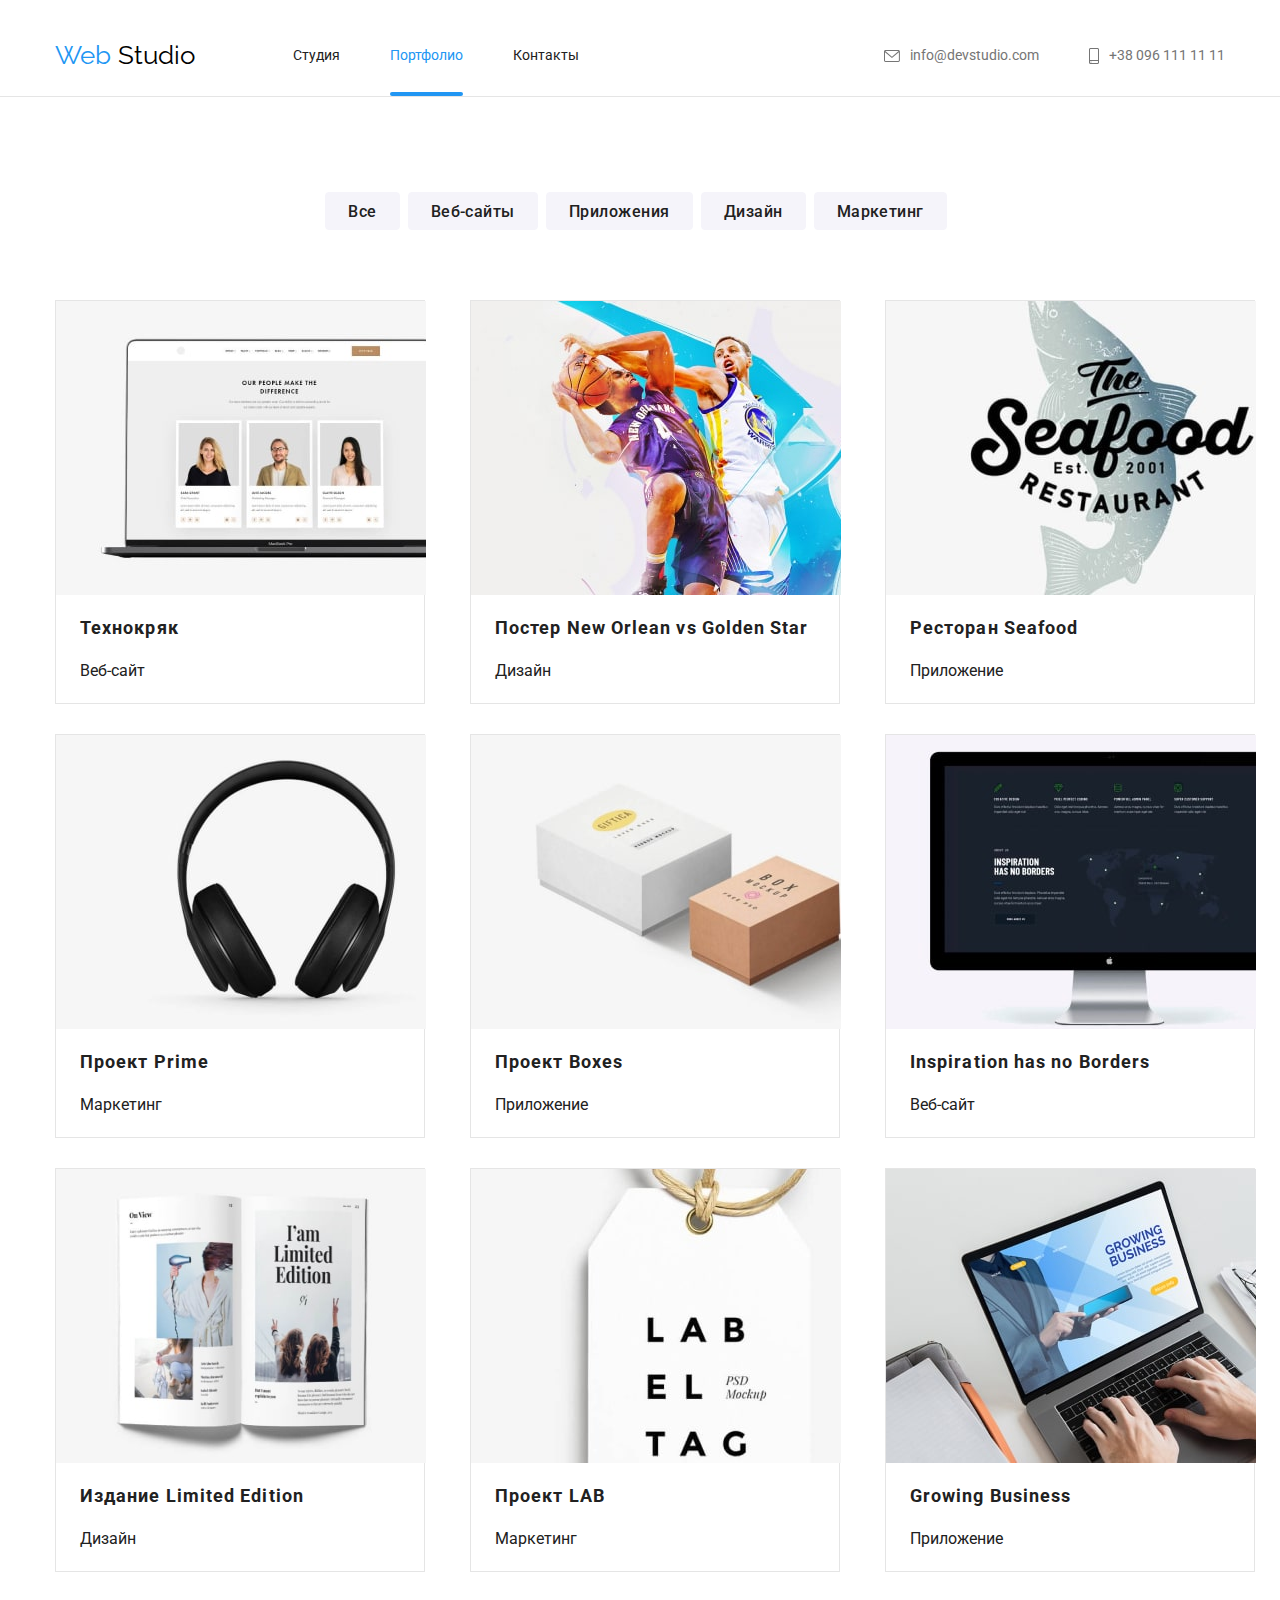
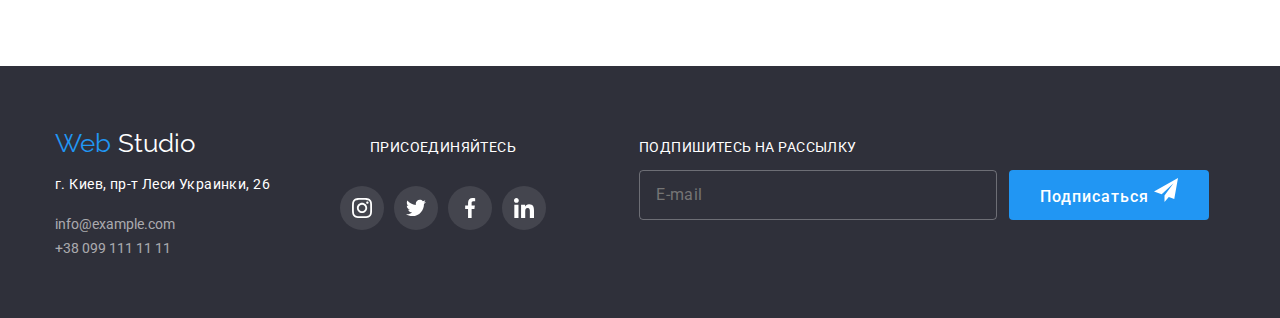
==== commit 815073f5: "ДЗ_8" ====
--- a/portfolio.html
+++ b/portfolio.html
@@ -17,7 +17,7 @@
     <link rel="stylesheet" href="./css/styles.css" />
     <link rel="stylesheet" href="./css/main.min.css" />
   </head>
-  <body>
+  <body class="page">
     <header class="header">
       <div class="container">
         <nav class="main-nav">
@@ -25,7 +25,12 @@
             <span class="logo-web">Web</span>
             <span class="logo-studio">Studio</span>
           </a>
-          <!-- <ul class="site-nav">
+          <button type=button class="menu-open"><svg width="40" height="40" class="header__button">
+              <use href="./images/icons.svg#icon-mob_menu"></use>
+             </svg> 
+          </button>
+
+          <ul class="site-nav">
             <li class="site-nav__item">
               <a
                 href="./index.html"
@@ -40,25 +45,27 @@
               <a href="" class="site-nav__link">Контакты</a>
             </li>
           </ul>
-        </nav>
-        <ul class="auth-nav">
-          <li class="auth-nav__item">
-            <a href="info@devstudio.com" class="auth-nav__link">
-              <svg class="auth-nav__ico" width="16" height="12">
-                <use href="./images/icons.svg#icon-envelope_hover"></use>
-              </svg>
-              info@devstudio.com</a
-            >
-          </li>
-          <li class="auth-nav__item">
-            <a href="+380961111111" class="auth-nav__link">
-              <svg class="auth-nav__ico" width="10" height="16">
-                <use href="./images/icons.svg#icon-smartphone"></use>
-              </svg>
-              +38 096 111 11 11</a
-            >
-          </li>
-        </ul> -->
+        
+        
+          <ul class="auth-nav">
+            <li class="auth-nav__item">
+              <a href="info@devstudio.com" class="auth-nav__link">
+                <svg class="auth-nav__ico" width="16" height="12">
+                  <use href="./images/icons.svg#icon-envelope_hover"></use>
+                </svg>
+                info@devstudio.com</a
+              >
+            </li>
+            <li class="auth-nav__item">
+              <a href="+380961111111" class="auth-nav__link">
+                <svg class="auth-nav__ico" width="10" height="16">
+                  <use href="./images/icons.svg#icon-smartphone"></use>
+                </svg>
+                +38 096 111 11 11</a
+              >
+            </li>
+          </ul>
+  </nav>
       </div>
     </header>
     <main>
@@ -422,6 +429,7 @@
         </div>
       </div>
     </footer>
-
+    <script src="./js/modal.js"></script>
+    <script src="./js/menu.js"></script>
   </body>
 </html>
--- a/css/main.min.css
+++ b/css/main.min.css
@@ -1 +1 @@
-:root{--primary-text-color: #212121;--secondary-text-color: #757575;--third-text-color: rgba(255, 255, 255, 0.6);--title-text-color: #000000;--accent-color: #2196f3;--primary-white-color: #ffffff;--primary-bg-color: #ffffff;--secondary-bg-color: #2f303a;--third-bg-color: #f5f4fa;--border-color: #ECECEC;--border-cards-color: #E5E5E5}body{background-color:var(--primary-bg-color);color:var(--primary-text-color);font-family:Roboto,sans-serif}ul{list-style:none}.site-nav__item{position:relative;text-decoration:none;margin-right:50px}.container{padding-left:15px;padding-right:15px;margin-left:auto;margin-right:auto;width:100%}@media screen and (min-width: 480px){.container{width:480px}}@media screen and (min-width: 768px){.container{width:768px}}@media screen and (min-width: 1200px){.container{width:1200px}}p li ul h1 h2 h3{margin:0px;padding-left:0px}.header{display:flex;justify-content:space-between}.menu-open{position:absolute;width:40px;height:40px;top:0;right:0;margin-top:10px;margin-right:15px;background:#fff;border:#fff}.menu-open:hover,.menu-open:focus{fill:var(--accent-color);transition:opacity 250ms cubic-bezier(0.4, 0, 0.2, 1)}.mobile-nav{position:absolute;background-color:var(--primary-bg-color);top:0;width:100vw;height:100vh}.mobile-nav .container{position:relative;padding-top:40px;padding-bottom:40px;display:flex;flex-direction:column;justify-content:space-between;height:100%;background-color:#7fffd4}@media screen and (min-width: 480px){.mobile-nav .container{width:480px;height:100vh}}.mobile-nav .menu-close{position:absolute;width:40px;height:40px;top:0;right:0;margin-top:10;margin-right:15;background:#fff;border:#fff}.mobile-nav .menu-close:hover,.mobile-nav .menu-close:focus{fill:var(--accent-color);transition:opacity 250ms cubic-bezier(0.4, 0, 0.2, 1)}.mobile-nav.is-hidden{opacity:0;pointer-events:none}.mobile-menu{padding-left:0px}.mobile-menu__link{font-weight:500;font-size:40px;line-height:1.18;letter-spacing:.02em;text-decoration:none}.mobile-contacts{padding-left:0px}.mobile-contacts__link{font-weight:500;font-size:34px;line-height:1.18;letter-spacing:.02em;text-decoration:none;color:#2196f3}.mobile-media{display:flex;padding-left:0px}.logo{color:var(--title-text-color);font-family:Raleway,sans-serif;font-style:400;font-size:24px;line-height:1.19;text-decoration:none;width:145px;height:31px}@media screen and (min-width: 1200px){.logo{font-size:26px}}.logo-web{color:var(--accent-color)}.site-nav{display:none;margin-left:93px;margin-top:0px;margin-bottom:0px}.site-nav__link{display:block;font-style:500;font-size:14px;line-height:1.14;text-decoration:none;padding-top:32px;padding-bottom:32px;color:var(--primary-text-color);transition-property:text;transition-duration:250ms;transition-timing-function:cubic-bezier(0.4, 0, 0.2, 1)}.site-nav__link--active{color:var(--accent-color)}.site-nav__link:hover,.site-nav__link:focus{color:var(--accent-color)}.site-nav__link--active::after{position:absolute;content:"";bottom:0px;left:0px;height:4px;width:100%;background-color:var(--accent-color);border-radius:2px}.site-nav__item:last-child{margin-right:0px}.auth-nav{display:none;margin-bottom:0px;margin-top:0px;margin-left:auto}.auth-nav__link{color:var(--secondary-text-color);font-style:500;font-size:14px;line-height:1.14;text-decoration:none;display:flex;align-items:center;transition-property:color;transition-duration:250ms;transition-timing-function:cubic-bezier(0.4, 0, 0.2, 1)}.auth-nav__item{margin-left:50px}.auth-nav__ico{margin-right:10px;fill:currentColor}.auth-nav__item:last-child{margin-right:0px}.auth-nav__link:hover,.auth-nav__link:focus{color:var(--accent-color);transition-property:color;transition-duration:250ms;transition-timing-function:cubic-bezier(0.4, 0, 0.2, 1)}.auth-nav__link:hover .auth-nav__ico,.auth-nav__link:focus .auth-nav__ico{fill:var(--accent-color);transition-property:color;transition-duration:250ms;transition-timing-function:cubic-bezier(0.4, 0, 0.2, 1)}.hero{max-width:1600px;height:600px;background-image:url("../images/mobile/mob_hero_1x-min.jpg");margin-left:auto;margin-right:auto;background-position:center;background-repeat:no-repeat;background-size:cover}@media(min-device-pixel-ratio: 2),(-webkit-min-device-pixel-ratio: 2),(min-resolution: 192dpi),(min-resolution: 2dppx){.hero{background-image:url("../images/mobile/mob_hero_2x-min.jpg")}}@media(min-width: 480px){.hero{background-image:url("../images/mobile/mob_hero_1x-min.jpg")}}@media(min-device-pixel-ratio: 2)and (min-width: 480px),(-webkit-min-device-pixel-ratio: 2)and (min-width: 480px),(min-resolution: 192dpi)and (min-width: 480px),(min-resolution: 2dppx)and (min-width: 480px){.hero{background-image:url("../images/mobile/mob_hero_2x-min.jpg")}}@media(min-width: 768px){.hero{background-image:url("../images/tablet/tab_hero_1x-min.jpg")}}@media(min-device-pixel-ratio: 2)and (min-width: 768px),(-webkit-min-device-pixel-ratio: 2)and (min-width: 768px),(min-resolution: 192dpi)and (min-width: 768px),(min-resolution: 2dppx)and (min-width: 768px){.hero{background-image:url("../images/tablet/tab_hero_2x-min.jpg")}}@media(min-width: 480px){.hero{background-image:url("../images/desktop/desk_hero_1x-min.jpg")}}@media(min-device-pixel-ratio: 2)and (min-width: 1200px),(-webkit-min-device-pixel-ratio: 2)and (min-width: 1200px),(min-resolution: 192dpi)and (min-width: 1200px),(min-resolution: 2dppx)and (min-width: 1200px){.hero{background-image:url("../images/desktop/desk_hero_2x-min.jpg")}}.hero .container{padding-top:70px;padding-left:auto;padding-right:auto}@media(min-width: 480px){.hero .container{padding-top:118px}}@media(min-width: 768px){.hero .container{padding-top:118px}}@media(min-width: 1200px){.hero .container{padding-top:200px}}.hero__title{font-weight:900;font-size:26px;line-height:1.7;text-align:center;letter-spacing:.06em;text-transform:uppercase;color:var(--primary-white-color)}@media screen and (min-width: 480px){.hero__title{font-size:26px;line-height:1.7}}@media screen and (min-width: 768px){.hero__title{font-size:26px;line-height:1.6}}@media screen and (min-width: 1200px){.hero__title{font-size:44px;line-height:1.36}}.section{padding-top:60px;padding-bottom:60px}@media screen and (min-width: 1200px){.section{padding-top:94px;padding-bottom:94px}}.section__title{color:var(--title-text-color);font-weight:700;font-size:28px;line-height:1.18;letter-spacing:.03em;text-align:center;margin-top:0px;margin-bottom:30px}@media screen and (min-width: 480px){.section__title{font-size:28px;line-height:1.18;margin-bottom:30px}}@media screen and (min-width: 768px){.section__title{font-weight:700px;font-size:28px;line-height:1.18;margin-bottom:30px}}@media screen and (min-width: 1200px){.section__title{font-size:36px;line-height:1.17;margin-bottom:50px}}.hidden{visibility:hidden;width:1px;height:1px;margin-top:0;margin-bottom:0}.feature-list__item{margin-top:0px;margin-bottom:0px;padding-left:0px;width:100%}@media screen and (min-width: 768px){.feature-list__item{display:flex;flex-wrap:wrap;justify-content:space-between}}.feature-list__list{height:251px;width:100%;margin-bottom:30px}@media screen and (min-width: 480px){.feature-list__list{width:450px}}@media screen and (min-width: 768px){.feature-list__list{width:354px}}@media screen and (min-width: 1200px){.feature-list__list{width:270px}}.feature-list__icon{display:block;width:70px;height:70px}.feature-list__title{color:var(--title-text-color);font-weight:700;font-size:14px;line-height:1.14;text-transform:uppercase;margin-top:0px;margin-bottom:0px}.feature-list__text{color:var(--secondary-text-color);font-weight:400;font-size:14px;line-height:1.71;text-align:left;letter-spacing:.03em;width:270px;position:absolute;margin-top:10px;margin-bottom:0px}.feature-list__images{display:flex;align-items:center;justify-content:center;width:100%;height:120px;background:var(--third-bg-color);border-radius:4px;margin-bottom:30px}.activity{margin-top:50px;margin-bottom:0px;display:flex;padding-left:0px}.activity__item{position:relative;margin-right:30px}.activity__label{position:absolute;bottom:3px;padding-top:27px;width:370px;height:70px;background:rgba(47,48,58,.8)}.activity__text{margin-top:0px;margin-bottom:0px;font-weight:700px;font-size:14px;line-height:1.14;text-align:center;letter-spacing:.03em;text-transform:uppercase;color:var(--primary-white-color)}.activity-container{padding-left:auto;margin-left:auto;margin-right:auto;width:1170px}.activity__item:last-child{margin-left:0px}.button{font-family:inherit;color:var(--primary-white-color);background-color:var(--accent-color);font-weight:500;font-size:16px;line-height:1.88;display:200,50;border:var(--accent-color);border-radius:4px;width:200px;height:50px;cursor:pointer;padding:10,32,10,32;margin-top:30;letter-spacing:.06em}.main__section{padding-bottom:0px}.section--inverse{background-color:var(--third-bg-color)}.team{margin-top:50px;padding-left:0px;margin-bottom:0px;width:100%}@media screen and (min-width: 768px){.team{display:flex;flex-wrap:wrap;justify-content:space-between}}.team__list{width:100%;margin-bottom:30px;border:1px solid var(--border-cards-color) #e5e5e5;background-color:var(--primary-bg-color);box-shadow:0px 1px 3px rgba(0,0,0,.12),0px 1px 1px rgba(0,0,0,.14),0px 2px 1px rgba(0,0,0,.2);border-radius:0px 0px 4px 4px;margin-right:30px}@media screen and (min-width: 480px){.team__list{width:450px}}@media screen and (min-width: 768px){.team__list{width:354px;margin-right:0px}}@media screen and (min-width: 1200px){.team__list{width:270px}}.team__item{padding:30px 32px 30px 32px;border-top:0px}.team__image{display:block;width:100%}@media screen and (min-width: 480px){.team__image{width:450px;height:460px}}@media screen and (min-width: 768px){.team__image{width:354px;height:374px}}@media screen and (min-width: 1200px){.team__image{width:270px;height:260px}}.team__label{color:var(--primary-text-color);font-weight:500;font-size:16px;line-height:1.19;letter-spacing:.03em;text-align:center;margin-top:0px;margin-bottom:0px;height:19px}.team__text{color:var(--secondary-text-color);font-weight:400;font-size:16px;line-height:1.19;text-align:center;margin-top:10px;margin-bottom:0px}.social-netw{padding:0px;display:flex;justify-content:space-between;align-items:center;text-align:center;margin-top:16px;width:206px}.social-netw__item{display:flex;justify-content:center;align-items:center;margin-right:10px;width:44px;height:44px;border-radius:50%;color:#afb1b8;transition-property:background-color;transition-duration:250ms;transition-timing-function:cubic-bezier(0.4, 0, 0.2, 1)}.social-netw__icon{width:20px;height:20px;fill:currentColor}.social-netw__icon .fill{transition-property:color;transition-duration:250ms;transition-timing-function:cubic-bezier(0.4, 0, 0.2, 1)}.social-netw__item:last-child{margin-right:0px}.social-netw__item:hover,.social-netw__item:focus{background:var(--accent-color);color:var(--primary-white-color)}.clients__title{font-weight:700px;font-size:28px;line-height:1.18;text-align:center;letter-spacing:.03em;margin-top:0px;margin-bottom:50px}.clients__list{display:flex;flex-wrap:wrap;justify-content:space-between;margin-top:0px;margin-bottom:0px;padding-left:0px}.clients__item{display:flex;justify-content:center;height:92px;margin-top:0px;margin-bottom:30px}@media screen and (min-width: 1200px){.clients__item{margin-bottom:0px}}.clients__link{display:flex;justify-content:center;align-items:center;width:210px;height:92px;color:#afb1b8;border:1px solid #afb1b8;box-sizing:border-box;border-radius:4px;transition-property:color;transition-duration:250ms;transition-timing-function:cubic-bezier(0.4, 0, 0.2, 1)}@media screen and (min-width: 768px){.clients__link{width:226px}}@media screen and (min-width: 1200px){.clients__link{width:170px}}.clients__icon{width:106px;height:60px;fill:currentColor}.clients__list:first-child{margin-left:0px}.clients__link:hover,.clients__link:focus{color:var(--accent-color);border-color:var(--accent-color)}.footer{background-color:var(--secondary-bg-color);margin-bottom:0px}.footer__container{display:block;text-align:center;padding-top:60px;padding-bottom:60px;padding-left:15px}.footer__logo-studio{color:var(--primary-white-color)}.footer__list{padding-left:0px;margin-bottom:0px}.footer__link{color:var(--third-text-color);font-weight:400;font-size:14px;line-height:1.71;font-style:normal;text-decoration:none}.footer-social{display:flex;flex-direction:column;align-items:center;margin-right:0px;margin-top:60px}.footer-social__title{font-size:14px;line-height:1.14;letter-spacing:.03em;text-transform:uppercase;color:var(--primary-white-color)}.footer-social__social-netw__item{color:var(--primary-white-color);background:rgba(255,255,255,.1)}.address{color:var(--primary-white-color);font-weight:400;font-size:14px;line-height:1.71;letter-spacing:.03em;font-style:normal;margin-bottom:0px}@media screen and (min-width: 768px){.footer__container{display:flex;align-items:baseline;flex-wrap:wrap;padding-left:76px}.footer-social{margin-left:165px;margin-top:0px}.subscription{padding-left:90px;padding-right:137px}}@media screen and (min-width: 1200px){.footer{background-color:var(--secondary-bg-color);margin-bottom:0px;height:252px}.footer__container{padding-left:15px;display:flex;align-items:baseline;height:252px;padding-top:60px;padding-bottom:60px;text-align:left}.footer__logo-studio{color:var(--primary-white-color)}.footer__list{padding-left:0px;margin-bottom:0px}.footer__link{color:var(--third-text-color);font-weight:400;font-size:14px;line-height:1.71;font-style:normal;text-decoration:none}.footer-social{width:206px;margin-left:70px}.footer-social__title{font-size:14px;line-height:1.14;letter-spacing:.03em;text-transform:uppercase;color:var(--primary-white-color)}.footer-social__social-netw__item{color:var(--primary-white-color);background:rgba(255,255,255,.1)}.address{color:var(--primary-white-color);font-weight:400;font-size:14px;line-height:1.71;letter-spacing:.03em;font-style:normal;margin-bottom:0px}}.subscription{margin-top:60px}.subscription__title{font-size:14px;line-height:1.14;letter-spacing:.03em;text-transform:uppercase;color:var(--primary-white-color)}.subscription__icon{align-items:stretch;width:24px;height:24px;fill:var(--primary-white-color)}.subscription__button{display:inline-flex;align-items:center;font-weight:700px;margin-top:20px}.subscription__input{width:100%;height:50px;outline:none;border-radius:4px;border:1px solid rgba(255,255,255,.3);padding-left:16px;font-size:16px;line-height:1.22;letter-spacing:.03em;fill:solid rgba(255,255,255,.6);align-items:inside;margin-right:12px;background-color:transparent}@media screen and (min-width: 768px){.subscription__input{width:450px}}.subscription__content{background-color:transparent}.subscription__input::-moz-placeholder{background-color:transparent}.subscription__input:-ms-input-placeholder{background-color:transparent}.subscription__input::placeholder{background-color:transparent}@media screen and (min-width: 1200px){.subscription{margin-top:0px;margin-left:93px;padding-left:0px;padding-right:0px}.subscription__title{font-size:14px;line-height:1.14;letter-spacing:.03em;text-transform:uppercase;color:var(--primary-white-color)}.subscription__icon{align-items:stretch;width:24px;height:24px;fill:var(--primary-white-color)}.subscription__button{display:inline-flex;align-items:center;font-weight:700px;margin-top:0px}.subscription__input{width:358px;height:50px;outline:none;border-radius:4px;border:1px solid rgba(255,255,255,.3);padding-left:16px;font-size:16px;line-height:1.22;letter-spacing:.03em;fill:solid rgba(255,255,255,.6);align-items:inside;margin-right:12px;background-color:transparent}.subscription__content{background-color:transparent}.subscription__group{display:flex;flex-direction:row}.subscription__input::-moz-placeholder{background-color:transparent}.subscription__input:-ms-input-placeholder{background-color:transparent}.subscription__input::placeholder{background-color:transparent}}.select{display:flex;flex-wrap:wrap;justify-content:left;margin-top:0px;margin-bottom:25px;text-align:center;padding-left:0px}@media screen and (min-width: 768px){.select{justify-content:center}}.select-button__link{margin-bottom:15px;color:var(--primary-text-color);background-color:var(--third-bg-color);font-weight:500;font-size:16px;line-height:1.63;text-align:center;letter-spacing:.03em;padding-left:22px;padding-right:22px;padding-top:6px;padding-bottom:6px;margin-right:8px;border:1px solid var(--third-bg-color);border-radius:4px;height:38px;display:block;transition-property:box-shadow;transition-duration:250ms;transition-timing-function:cubic-bezier(0.4, 0, 0.2, 1)}.select-button__link:hover,.select-button__link:focus{background:var(--accent-color);box-shadow:0px 3px 1px rgba(0,0,0,.1),0px 1px 2px rgba(0,0,0,.08),0px 2px 2px rgba(0,0,0,.12);border:var(--accent-color);border-radius:4px;font-weight:500;font-size:16px;line-height:1.63;text-align:center;letter-spacing:.03em;color:#fff}.cards{padding-left:0px;margin-top:0px;margin-bottom:0px}@media screen and (min-width: 768px){.cards{width:768px;display:flex;flex-wrap:wrap;justify-content:center}}@media screen and (min-width: 1200px){.cards{width:1200px;display:flex;flex-wrap:wrap;justify-content:space-between}}.cards__item{margin-top:30px;height:404px;margin-top:30px;margin-bottom:0px;margin-left:0px;padding-left:0px;box-sizing:border-box;border:1px solid var(--border-cards-color);transition-property:box-shadow;transition-duration:250ms;transition-timing-function:cubic-bezier(0.4, 0, 0.2, 1)}@media screen and (min-width: 480px){.cards__item{width:450px}}@media screen and (min-width: 768px){.cards__item{width:354px;display:flex}}@media screen and (min-width: 1200px){.cards__item{width:370px;margin-right:0px}}.cards__top{position:relative;overflow:hidden;height:294px}@media screen and (min-width: 480px){.cards__top{width:450px}}@media screen and (min-width: 768px){.cards__top{width:354px}}@media screen and (min-width: 1200px){.cards__top{width:370px}}.hower-overlay{position:absolute;top:0px;width:370px;height:294px;background:rgba(33,150,243,.9);padding-top:63px;padding-right:24px;padding-bottom:63px;padding-left:24px;transform:translateY(102%);transition:transform 250ms cubic-bezier(0.4, 0, 0.2, 1)}@media screen and (min-width: 480px){.hower-overlay{width:450px}}@media screen and (min-width: 768px){.hower-overlay{width:354px}}@media screen and (min-width: 1200px){.hower-overlay{width:370px}}.hower-overlay__inform{position:absolute;width:322px;height:168px;font-weight:400px;font-size:18px;line-height:28px;letter-spacing:.03em;color:var(--primary-white-color);margin-bottom:0px;margin-top:0px}.cards__bottom{padding-left:24px}.cards__bottom .text{letter-spacing:.06em;font-weight:bold;font-size:18px;line-height:2}.cards__item:nth-child(3n){margin-right:0px}.cards__item:hover,.cards__item:focus{box-shadow:0px 1px 1px rgba(0,0,0,.12),0px 4px 4px rgba(0,0,0,.06),1px 4px 6px rgba(0,0,0,.16);transform:translateY(0)}.cards__item:hover .hower-overlay{transform:translateY(0)}.backdrop{position:fixed;top:0;left:0;width:100%;height:100%;background-color:rgba(0,0,0,.2);opacity:1;transition:opacity 250ms cubic-bezier(0.4, 0, 0.2, 1)}.backdrop.is-hidden{opacity:0;pointer-events:none}.backdrop.is-hidden .modal{transform:translate(-50%, -50%) scale(0.9)}.modal{position:relative;top:50%;left:50%;height:581px;width:528px;background-color:#fff;border-radius:4px;transform:translate(-50%, -50%) scale(1);transition:transform 250ms cubic-bezier(0.4, 0, 0.2, 1);padding:40px}.modal .close{position:absolute;width:30px;height:30px;background:#fff;border:1px solid rgba(0,0,0,.1);box-sizing:border-box;border-radius:50%;margin-top:8px;margin-right:8px;top:0;right:0}.modal-title__text{font-weight:700px;font-size:20px;line-height:1.15;text-align:center;letter-spacing:.03em;color:var(--primary-text-color);margin-top:0px;margin-bottom:12px}.icon-vector:hover,.icon-vector:focus{fill:var(--accent-color);transition:opacity 250ms cubic-bezier(0.4, 0, 0.2, 1)}.contact-form__input{display:block;width:100%;height:40px;border:1px solid rgba(33,33,33,.2);box-sizing:border-box;border-radius:4px;margin-bottom:10px;padding:11px 12px 11px 42px}.contact-form__text{font-weight:400px;font-size:12px;line-height:1.17;letter-spacing:.01em;color:#757575;margin-bottom:4px}.contact-form__field{position:relative;display:flex;flex-direction:column}.contact-form__img{position:absolute;top:55%;left:15px;transform:translateY(-50%);width:18px;height:18px}.comment{display:block;width:100%;height:120px;border:1px solid rgba(33,33,33,.2);box-sizing:border-box;border-radius:4px;resize:none;padding:12px 16px 12px 16px;outline:none;margin-top:4px}.contact-form__input:focus{outline:none;border:1px solid var(--accent-color);transition:opacity 250ms cubic-bezier(0.4, 0, 0.2, 1)}.contact-form__input:focus+.contact-form__img{color:var(--accent-color);fill:var(--accent-color);transition:opacity 250ms cubic-bezier(0.4, 0, 0.2, 1)}.comment:focus{border:1px solid var(--accent-color);transition:opacity 250ms cubic-bezier(0.4, 0, 0.2, 1)}textarea::-moz-placeholder{font-weight:400px;font-size:14px;line-height:1.17;letter-spacing:.01em;color:rgba(117,117,117,.5)}textarea:-ms-input-placeholder{font-weight:400px;font-size:14px;line-height:1.17;letter-spacing:.01em;color:rgba(117,117,117,.5)}textarea::placeholder{font-weight:400px;font-size:14px;line-height:1.17;letter-spacing:.01em;color:rgba(117,117,117,.5)}.form-checkbox{display:flex;align-items:center;position:relative;margin-top:20px;margin-bottom:30px;margin-left:12px;padding-left:auto;text-align:center;font-weight:400px;font-size:14px;line-height:1.71;letter-spacing:.03em;color:#757575}.form-checkbox__icon{display:inline-block;width:16px;height:15px;border:2px solid #2a2a2a;border-radius:4px}.form-checkbox__underline{color:var(--accent-color);text-decoration:underline}.consent{margin-left:7px}.checkbox{-webkit-appearance:none;-moz-appearance:none;appearance:none;position:absolute}.checkbox__text{display:inline-block;align-items:center;font-weight:400px;font-size:14px;line-height:1.71;letter-spacing:.03em;color:#757575}.checkbox:checked+.form-checkbox__icon{border-color:transparent;background-color:var(--accent-color);background-image:url("../images/icons_for_svg/icon_check.svg");background-size:contain;background-origin:border-box}.form-checkbox:focus-within>.form_img{border-color:var(--primary-white-color);opacity:0}.form-button{padding-left:auto;text-align:center;filter:drop-shadow(0px 4px 4px rgba(0, 0, 0, 0.25))}/*# sourceMappingURL=main.min.css.map */+:root{--primary-text-color: #212121;--secondary-text-color: #757575;--third-text-color: rgba(255, 255, 255, 0.6);--title-text-color: #000000;--accent-color: #2196f3;--primary-white-color: #ffffff;--primary-bg-color: #ffffff;--secondary-bg-color: #2f303a;--third-bg-color: #f5f4fa;--border-color: #ECECEC;--border-cards-color: #E5E5E5}body{background-color:var(--primary-bg-color);color:var(--primary-text-color);font-family:Roboto,sans-serif}ul{list-style:none}.site-nav__item{position:relative;text-decoration:none;margin-right:50px}.container{padding-left:15px;padding-right:15px;margin-left:auto;margin-right:auto;width:100%}@media screen and (min-width: 480px){.container{width:480px}}@media screen and (min-width: 768px){.container{width:768px}}@media screen and (min-width: 1200px){.container{width:1200px}}p li ul h1 h2 h3{margin:0px;padding-left:0px}.header{display:flex;justify-content:space-between;padding-bottom:16px;padding-bottom:0px;box-sizing:border-box;border-bottom:1px solid var(--border-cards-color)}.main-nav{padding-top:16px}@media screen and (width: 480px){.main-nav{padding-bottom:16px}}.menu-open{position:absolute;width:40px;height:40px;top:0;right:0;margin-top:10px;margin-right:15px;background:#fff;border:#fff}.menu-open:hover,.menu-open:focus{fill:var(--accent-color);transition:opacity 250ms cubic-bezier(0.4, 0, 0.2, 1)}@media screen and (min-width: 480px){.main-nav{padding-top:16px}}@media screen and (min-width: 768px)and (max-width: 1199px){.menu-open{display:none}.main-nav{display:flex}.site-nav{margin-left:48px;font-size:14px;font-weight:500px}.logo{margin-top:26px}.auth-nav{flex-direction:column;padding-left:0px;padding-top:21px}.auth-nav__item{margin-bottom:10px}}@media screen and (min-width: 1200px){.menu-open{display:none}.logo{margin-top:24px}.main-nav{display:flex}.site-nav{padding-left:93px}.auth-nav{padding-left:255px;padding-top:32px}}.mobile-nav{position:absolute;background-color:var(--primary-bg-color);top:0;width:100vw;height:100vh}@media screen and (min-width: 768px){.mobile-nav{display:none}}.mobile-nav .container{position:relative;padding-top:40px;padding-bottom:40px;display:flex;flex-direction:column;justify-content:space-between;height:100%}.mobile-nav .menu-close{position:absolute;width:40px;height:40px;top:10px;right:10px;background:#fff;border:#fff}.mobile-nav .menu-close:hover,.mobile-nav .menu-close:focus{fill:var(--accent-color);transition:opacity 250ms cubic-bezier(0.4, 0, 0.2, 1)}.mobile-nav.is-hidden{opacity:0;pointer-events:none}.mobile-menu{padding-left:25px;margin-top:5px}.mobile-menu__item{margin-bottom:32px}.mobile-menu__link{font-weight:500;font-size:40px;line-height:1.18;letter-spacing:.02em;text-decoration:none;color:#212121}.mobile-menu__link__link--active{color:var(--accent-color)}.mobile-menu__link--active{color:var(--accent-color)}.mobile-contacts{position:absolute;bottom:0;text-decoration:none;padding-left:0px;padding-bottom:40px}.mobile-contacts__item{margin-top:32px}.mobile-contacts__link{font-weight:500;font-size:34px;line-height:1.18;letter-spacing:.02em;text-decoration:none;color:#2196f3}.mobile-contacts__mail{font-weight:500;font-size:24px;line-height:28px;letter-spacing:.02em;text-decoration:none;color:#757575}.mobile-media{display:flex;padding-left:0px;margin-top:64px}.mobile-media__link{display:flex;text-decoration:none;color:#2196f3;font-size:18px;line-height:1.22;letter-spacing:.02em;height:22px;padding-right:10px;margin-right:10px;border-right:1px solid rgba(33,33,33,.2)}.logo{color:var(--title-text-color);font-family:Raleway,sans-serif;font-style:400;font-size:24px;line-height:1.19;text-decoration:none;width:134px;height:28px}@media screen and (min-width: 1200px){.logo{font-size:26px;width:145px;height:31px;font-weight:400}}.logo-web{color:var(--accent-color)}.site-nav{display:flex;margin-top:0px;margin-bottom:0px}@media screen and (max-width: 767px){.site-nav{display:none}}.site-nav__link{display:block;font-style:500;font-size:14px;line-height:1.14;text-decoration:none;padding-top:32px;padding-bottom:32px;color:var(--primary-text-color);transition-property:text;transition-duration:250ms;transition-timing-function:cubic-bezier(0.4, 0, 0.2, 1)}.site-nav__link--active{color:var(--accent-color)}.site-nav__link:hover,.site-nav__link:focus{color:var(--accent-color)}.site-nav__link--active::after{position:absolute;content:"";bottom:0px;left:0px;height:4px;width:100%;background-color:var(--accent-color);border-radius:2px}.site-nav__item:last-child{margin-right:0px}.auth-nav{display:flex;margin-bottom:0px;margin-top:0px;margin-left:auto}@media screen and (max-width: 767px){.auth-nav{display:none}}.auth-nav__link{color:var(--secondary-text-color);font-style:500;font-size:14px;line-height:1.14;text-decoration:none;display:flex;align-items:center;transition-property:color;transition-duration:250ms;transition-timing-function:cubic-bezier(0.4, 0, 0.2, 1)}.auth-nav__item{margin-left:50px}.auth-nav__ico{margin-right:10px;fill:currentColor}.auth-nav__item:last-child{margin-right:0px}.auth-nav__link:hover,.auth-nav__link:focus{color:var(--accent-color);transition-property:color;transition-duration:250ms;transition-timing-function:cubic-bezier(0.4, 0, 0.2, 1)}.auth-nav__link:hover .auth-nav__ico,.auth-nav__link:focus .auth-nav__ico{fill:var(--accent-color);transition-property:color;transition-duration:250ms;transition-timing-function:cubic-bezier(0.4, 0, 0.2, 1)}.hero{max-width:1600px;height:400px;background-image:url("../images/mobile/mob_hero_1x-min.jpg");margin-left:auto;margin-right:auto;background-position:center;background-repeat:no-repeat;background-size:cover}@media screen and (min-width: 1200px){.hero{height:600px}}@media(min-device-pixel-ratio: 2),(-webkit-min-device-pixel-ratio: 2),(min-resolution: 192dpi),(min-resolution: 2dppx){.hero{background-image:url("../images/mobile/mob_hero_2x-min.jpg")}}@media(min-width: 480px){.hero{background-image:url("../images/mobile/mob_hero_1x-min.jpg")}}@media(min-device-pixel-ratio: 2)and (min-width: 480px),(-webkit-min-device-pixel-ratio: 2)and (min-width: 480px),(min-resolution: 192dpi)and (min-width: 480px),(min-resolution: 2dppx)and (min-width: 480px){.hero{background-image:url("../images/mobile/mob_hero_2x-min.jpg")}}@media(min-width: 768px){.hero{background-image:url("../images/tablet/tab_hero_1x-min.jpg")}}@media(min-device-pixel-ratio: 2)and (min-width: 768px),(-webkit-min-device-pixel-ratio: 2)and (min-width: 768px),(min-resolution: 192dpi)and (min-width: 768px),(min-resolution: 2dppx)and (min-width: 768px){.hero{background-image:url("../images/tablet/tab_hero_2x-min.jpg")}}@media(min-width: 480px){.hero{background-image:url("../images/desktop/desk_hero_1x-min.jpg")}}@media(min-device-pixel-ratio: 2)and (min-width: 1200px),(-webkit-min-device-pixel-ratio: 2)and (min-width: 1200px),(min-resolution: 192dpi)and (min-width: 1200px),(min-resolution: 2dppx)and (min-width: 1200px){.hero{background-image:url("../images/desktop/desk_hero_2x-min.jpg")}}.hero .container{padding-top:96px;padding-left:auto;padding-right:auto}@media(min-width: 480px){.hero .container{padding-top:118px}}@media(min-width: 768px){.hero .container{padding-top:118px}}@media(min-width: 1200px){.hero .container{padding-top:200px}}.hero__title{font-weight:900;font-size:26px;line-height:1.7;text-align:center;letter-spacing:.06em;text-transform:uppercase;color:var(--primary-white-color)}@media screen and (min-width: 480px){.hero__title{font-size:26px;line-height:1.7}}@media screen and (min-width: 768px){.hero__title{font-size:26px;line-height:1.6}}@media screen and (min-width: 1200px){.hero__title{font-size:44px;line-height:1.36}}.hero .button{display:block;margin-right:auto;margin-left:auto}.section{padding-top:60px;padding-bottom:60px}@media screen and (min-width: 1200px){.section{padding-top:94px;padding-bottom:94px}}.section__title{color:var(--title-text-color);font-weight:700;font-size:28px;line-height:1.18;letter-spacing:.03em;text-align:center;margin-top:0px;margin-bottom:30px}@media screen and (min-width: 480px){.section__title{font-size:28px;line-height:1.18;margin-bottom:30px}}@media screen and (min-width: 768px){.section__title{font-weight:700px;font-size:28px;line-height:1.18;margin-bottom:30px}}@media screen and (min-width: 1200px){.section__title{font-size:36px;line-height:1.17;margin-bottom:50px}}.hidden{visibility:hidden;width:1px;height:1px;margin-top:0;margin-bottom:0}.feature-list__item{margin-top:0px;margin-bottom:0px;padding-left:0px;width:100%}@media screen and (min-width: 768px){.feature-list__item{display:flex;flex-wrap:wrap;justify-content:space-between}}.feature-list__list{height:251px;width:100%;margin-bottom:30px}@media screen and (min-width: 480px){.feature-list__list{width:450px}}@media screen and (min-width: 768px){.feature-list__list{width:354px}}@media screen and (min-width: 1200px){.feature-list__list{width:270px}}.feature-list__icon{display:block;width:70px;height:70px}.feature-list__title{color:var(--title-text-color);font-weight:700;font-size:14px;line-height:1.14;text-transform:uppercase;margin-top:0px;margin-bottom:0px}.feature-list__text{color:var(--secondary-text-color);font-weight:400;font-size:14px;line-height:1.71;text-align:left;letter-spacing:.03em;width:270px;position:absolute;margin-top:10px;margin-bottom:0px}@media screen and (max-width: 767px){.feature-list__text{width:100%;padding-right:5px}}.feature-list__images{display:flex;align-items:center;justify-content:center;width:100%;height:120px;background:var(--third-bg-color);border-radius:4px;margin-bottom:30px}@media screen and (max-width: 1199px){.activity--section{display:none}}@media screen and (min-width: 1200px){.activity--section .activity{margin-top:50px;margin-bottom:0px;display:flex;padding-left:0px}.activity--section .activity__item{position:relative;margin-right:30px}.activity--section .activity__label{position:absolute;bottom:3px;padding-top:27px;width:370px;height:70px;background:rgba(47,48,58,.8)}.activity--section .activity__text{margin-top:0px;margin-bottom:0px;font-weight:700px;font-size:14px;line-height:1.14;text-align:center;letter-spacing:.03em;text-transform:uppercase;color:var(--primary-white-color)}.activity--section .activity-container{padding-left:auto;margin-left:auto;margin-right:auto;width:1170px;color:#7fffd4}.activity--section .activity__item:last-child{margin-left:0px}}.button{font-family:inherit;color:var(--primary-white-color);background-color:var(--accent-color);font-weight:500;font-size:16px;line-height:1.88;display:200,50;border:var(--accent-color);border-radius:4px;width:200px;height:50px;cursor:pointer;padding:10,32,10,32;margin-top:30;letter-spacing:.06em}.main__section{padding-bottom:0px}.section--inverse{background-color:var(--third-bg-color)}.team{margin-top:50px;padding-left:0px;margin-bottom:0px;width:100%}@media screen and (min-width: 768px){.team{display:flex;flex-wrap:wrap;justify-content:space-between}}.team__list{width:100%;margin-bottom:30px;border:1px solid var(--border-cards-color) #e5e5e5;background-color:var(--primary-bg-color);box-shadow:0px 1px 3px rgba(0,0,0,.12),0px 1px 1px rgba(0,0,0,.14),0px 2px 1px rgba(0,0,0,.2);border-radius:0px 0px 4px 4px;margin-right:30px}@media screen and (min-width: 480px){.team__list{width:450px}}@media screen and (min-width: 768px){.team__list{width:354px;margin-right:0px}}@media screen and (min-width: 1200px){.team__list{width:270px}}.team__item{padding:30px 32px 30px 32px;border-top:0px}.team__image{display:block;width:100%}@media screen and (min-width: 480px){.team__image{width:450px;height:460px}}@media screen and (min-width: 768px){.team__image{width:354px;height:374px}}@media screen and (min-width: 1200px){.team__image{width:270px;height:260px}}.team__label{color:var(--primary-text-color);font-weight:500;font-size:16px;line-height:1.19;letter-spacing:.03em;text-align:center;margin-top:0px;margin-bottom:0px;height:19px}.team__text{color:var(--secondary-text-color);font-weight:400;font-size:16px;line-height:1.19;text-align:center;margin-top:10px;margin-bottom:0px}.social-netw{padding:0px;display:flex;justify-content:space-between;align-items:center;text-align:center;margin-top:16px;width:206px;margin-left:auto;margin-right:auto}.social-netw__item{display:flex;justify-content:center;align-items:center;margin-right:10px;width:44px;height:44px;border-radius:50%;color:#afb1b8;transition-property:background-color;transition-duration:250ms;transition-timing-function:cubic-bezier(0.4, 0, 0.2, 1)}.social-netw__icon{width:20px;height:20px;fill:currentColor}.social-netw__icon .fill{transition-property:color;transition-duration:250ms;transition-timing-function:cubic-bezier(0.4, 0, 0.2, 1)}.social-netw__item:last-child{margin-right:0px}.social-netw__item:hover,.social-netw__item:focus{background:var(--accent-color);color:var(--primary-white-color)}.clients__title{font-weight:700px;font-size:28px;line-height:1.18;text-align:center;letter-spacing:.03em;margin-top:0px;margin-bottom:50px}.clients__list{display:flex;flex-wrap:wrap;justify-content:space-between;margin-top:0px;margin-bottom:0px;padding-left:0px}.clients__item{display:flex;justify-content:center;height:92px;margin-top:0px;margin-bottom:30px}@media screen and (min-width: 1200px){.clients__item{margin-bottom:0px}}.clients__link{display:flex;justify-content:center;align-items:center;width:210px;height:92px;color:#afb1b8;border:1px solid #afb1b8;box-sizing:border-box;border-radius:4px;transition-property:color;transition-duration:250ms;transition-timing-function:cubic-bezier(0.4, 0, 0.2, 1)}@media screen and (min-width: 768px){.clients__link{width:226px}}@media screen and (min-width: 1200px){.clients__link{width:170px}}.clients__icon{width:106px;height:60px;fill:currentColor}.clients__list:first-child{margin-left:0px}.clients__link:hover,.clients__link:focus{color:var(--accent-color);border-color:var(--accent-color)}.footer{background-color:var(--secondary-bg-color);margin-bottom:0px}.footer__container{display:block;text-align:center;padding-top:60px;padding-bottom:60px;padding-left:15px}.footer__logo-studio{color:var(--primary-white-color)}.footer__list{padding-left:0px;margin-bottom:0px}.footer__link{color:var(--third-text-color);font-weight:400;font-size:14px;line-height:1.71;font-style:normal;text-decoration:none}.footer-social{display:flex;flex-direction:column;align-items:center;margin-right:0px;margin-top:60px}.footer-social__title{font-size:14px;line-height:1.14;letter-spacing:.03em;text-transform:uppercase;color:var(--primary-white-color)}.footer-social__social-netw__item{color:var(--primary-white-color);background:rgba(255,255,255,.1)}.address{color:var(--primary-white-color);font-weight:400;font-size:14px;line-height:1.71;letter-spacing:.03em;font-style:normal;margin-bottom:0px}@media screen and (min-width: 768px){.footer__container{display:flex;align-items:baseline;flex-wrap:wrap;padding-left:76px}.footer-social{margin-left:165px;margin-top:0px}.subscription{padding-left:90px;padding-right:137px}}@media screen and (min-width: 1200px){.footer{background-color:var(--secondary-bg-color);margin-bottom:0px;height:252px}.footer__container{padding-left:15px;display:flex;align-items:baseline;height:252px;padding-top:60px;padding-bottom:60px;text-align:left}.footer__logo-studio{color:var(--primary-white-color)}.footer__list{padding-left:0px;margin-bottom:0px}.footer__link{color:var(--third-text-color);font-weight:400;font-size:14px;line-height:1.71;font-style:normal;text-decoration:none}.footer-social{width:206px;margin-left:70px}.footer-social__title{font-size:14px;line-height:1.14;letter-spacing:.03em;text-transform:uppercase;color:var(--primary-white-color)}.footer-social__social-netw__item{color:var(--primary-white-color);background:rgba(255,255,255,.1)}.address{color:var(--primary-white-color);font-weight:400;font-size:14px;line-height:1.71;letter-spacing:.03em;font-style:normal;margin-bottom:0px}}.subscription{margin-top:60px}.subscription__title{font-size:14px;line-height:1.14;letter-spacing:.03em;text-transform:uppercase;color:var(--primary-white-color)}.subscription__icon{align-items:stretch;width:24px;height:24px;fill:var(--primary-white-color)}.subscription__button{display:inline-flex;align-items:center;font-weight:700px;margin-top:20px}.subscription__input{width:100%;height:50px;outline:none;border-radius:4px;border:1px solid rgba(255,255,255,.3);padding-left:16px;font-size:16px;line-height:1.22;letter-spacing:.03em;fill:solid rgba(255,255,255,.6);align-items:inside;margin-right:12px;background-color:transparent}@media screen and (min-width: 768px){.subscription__input{width:450px}}.subscription__content{background-color:transparent}.subscription__input::-moz-placeholder{background-color:transparent}.subscription__input:-ms-input-placeholder{background-color:transparent}.subscription__input::placeholder{background-color:transparent}@media screen and (min-width: 1200px){.subscription{margin-top:0px;margin-left:93px;padding-left:0px;padding-right:0px}.subscription__title{font-size:14px;line-height:1.14;letter-spacing:.03em;text-transform:uppercase;color:var(--primary-white-color)}.subscription__icon{align-items:stretch;width:24px;height:24px;fill:var(--primary-white-color)}.subscription__button{display:inline-flex;align-items:center;font-weight:700px;margin-top:0px}.subscription__input{width:358px;height:50px;outline:none;border-radius:4px;border:1px solid rgba(255,255,255,.3);padding-left:16px;font-size:16px;line-height:1.22;letter-spacing:.03em;fill:solid rgba(255,255,255,.6);align-items:inside;margin-right:12px;background-color:transparent}.subscription__content{background-color:transparent}.subscription__group{display:flex;flex-direction:row}.subscription__input::-moz-placeholder{background-color:transparent}.subscription__input:-ms-input-placeholder{background-color:transparent}.subscription__input::placeholder{background-color:transparent}}.select{display:flex;flex-wrap:wrap;justify-content:left;margin-top:0px;margin-bottom:25px;text-align:center;padding-left:0px}@media screen and (min-width: 768px){.select{justify-content:center}}.select-button__link{margin-bottom:15px;color:var(--primary-text-color);background-color:var(--third-bg-color);font-weight:500;font-size:16px;line-height:1.63;text-align:center;letter-spacing:.03em;padding-left:22px;padding-right:22px;padding-top:6px;padding-bottom:6px;margin-right:8px;border:1px solid var(--third-bg-color);border-radius:4px;height:38px;display:block;transition-property:box-shadow;transition-duration:250ms;transition-timing-function:cubic-bezier(0.4, 0, 0.2, 1)}.select-button__link:hover,.select-button__link:focus{background:var(--accent-color);box-shadow:0px 3px 1px rgba(0,0,0,.1),0px 1px 2px rgba(0,0,0,.08),0px 2px 2px rgba(0,0,0,.12);border:var(--accent-color);border-radius:4px;font-weight:500;font-size:16px;line-height:1.63;text-align:center;letter-spacing:.03em;color:#fff}.cards{padding-left:0px;margin-top:0px;margin-bottom:0px}@media screen and (min-width: 768px){.cards{width:768px;display:flex;flex-wrap:wrap;justify-content:space-between}}@media screen and (min-width: 1200px){.cards{width:1200px;display:flex;flex-wrap:wrap;justify-content:space-between}}.cards__item{margin-top:30px;height:404px;margin-top:30px;margin-bottom:0px;margin-left:0px;padding-left:0px;box-sizing:border-box;border:1px solid var(--border-cards-color);transition-property:box-shadow;transition-duration:250ms;transition-timing-function:cubic-bezier(0.4, 0, 0.2, 1)}@media screen and (min-width: 480px){.cards__item{width:450px}}@media screen and (min-width: 768px){.cards__item{width:354px;display:flex}}@media screen and (min-width: 1200px){.cards__item{width:370px;margin-right:0px}}.cards__top{position:relative;overflow:hidden;height:294px}@media screen and (min-width: 480px){.cards__top{width:450px}}@media screen and (min-width: 768px){.cards__top{width:354px}}@media screen and (min-width: 1200px){.cards__top{width:370px}}.hower-overlay{position:absolute;top:0px;width:370px;height:294px;background:rgba(33,150,243,.9);padding-top:63px;padding-right:24px;padding-bottom:63px;padding-left:24px;transform:translateY(102%);transition:transform 250ms cubic-bezier(0.4, 0, 0.2, 1)}@media screen and (min-width: 480px){.hower-overlay{width:450px}}@media screen and (min-width: 768px){.hower-overlay{width:354px}}@media screen and (min-width: 1200px){.hower-overlay{width:370px}}.hower-overlay__inform{position:absolute;width:322px;height:168px;font-weight:400px;font-size:18px;line-height:28px;letter-spacing:.03em;color:var(--primary-white-color);margin-bottom:0px;margin-top:0px}.cards__bottom{padding-left:24px}.cards__bottom .text{letter-spacing:.06em;font-weight:bold;font-size:18px;line-height:2}.cards__item:nth-child(3n){margin-right:0px}.cards__item:hover,.cards__item:focus{box-shadow:0px 1px 1px rgba(0,0,0,.12),0px 4px 4px rgba(0,0,0,.06),1px 4px 6px rgba(0,0,0,.16);transform:translateY(0)}.cards__item:hover .hower-overlay{transform:translateY(0)}.backdrop{position:fixed;top:0;left:0;width:100%;height:100%;background-color:rgba(0,0,0,.2);opacity:1;transition:opacity 250ms cubic-bezier(0.4, 0, 0.2, 1)}.backdrop.is-hidden{opacity:0;pointer-events:none}.backdrop.is-hidden .modal{transform:translate(-50%, -50%) scale(0.9)}.modal{position:relative;top:50%;left:50%;width:450px;height:609px;background-color:#fff;border-radius:4px;transform:translate(-50%, -50%) scale(1);transition:transform 250ms cubic-bezier(0.4, 0, 0.2, 1);padding:40px}@media screen and (min-width: 1200px){.modal{height:581px;width:528px}}.modal .close{position:absolute;width:30px;height:30px;background:#fff;border:1px solid rgba(0,0,0,.1);box-sizing:border-box;border-radius:50%;margin-top:8px;margin-right:8px;top:0;right:0}.modal-title__text{font-weight:700px;font-size:20px;line-height:1.15;text-align:center;letter-spacing:.03em;color:var(--primary-text-color);margin-top:0px;margin-bottom:12px}.icon-vector:hover,.icon-vector:focus{fill:var(--accent-color);transition:opacity 250ms cubic-bezier(0.4, 0, 0.2, 1)}.contact-form__input{display:block;width:100%;height:40px;border:1px solid rgba(33,33,33,.2);box-sizing:border-box;border-radius:4px;margin-bottom:10px;padding:11px 12px 11px 42px}.contact-form__text{font-weight:400px;font-size:12px;line-height:1.17;letter-spacing:.01em;color:#757575;margin-bottom:4px}.contact-form__field{position:relative;display:flex;flex-direction:column}.contact-form__img{position:absolute;top:55%;left:15px;transform:translateY(-50%);width:18px;height:18px}.comment{display:block;width:100%;height:120px;border:1px solid rgba(33,33,33,.2);box-sizing:border-box;border-radius:4px;resize:none;padding:12px 16px 12px 16px;outline:none;margin-top:4px}.contact-form__input:focus{outline:none;border:1px solid var(--accent-color);transition:opacity 250ms cubic-bezier(0.4, 0, 0.2, 1)}.contact-form__input:focus+.contact-form__img{color:var(--accent-color);fill:var(--accent-color);transition:opacity 250ms cubic-bezier(0.4, 0, 0.2, 1)}.comment:focus{border:1px solid var(--accent-color);transition:opacity 250ms cubic-bezier(0.4, 0, 0.2, 1)}textarea::-moz-placeholder{font-weight:400px;font-size:14px;line-height:1.17;letter-spacing:.01em;color:rgba(117,117,117,.5)}textarea:-ms-input-placeholder{font-weight:400px;font-size:14px;line-height:1.17;letter-spacing:.01em;color:rgba(117,117,117,.5)}textarea::placeholder{font-weight:400px;font-size:14px;line-height:1.17;letter-spacing:.01em;color:rgba(117,117,117,.5)}.form-checkbox{display:flex;align-items:center;position:relative;margin-top:20px;margin-bottom:30px;margin-left:0px;padding-left:auto;text-align:center;font-weight:400px;font-size:12;line-height:1.17;letter-spacing:.03em;color:#757575}@media screen and (min-width: 1200px){.form-checkbox{font-size:14px;line-height:1.71;margin-left:12px}}.form-checkbox__icon{display:inline-block;width:16px;height:15px;border:2px solid #2a2a2a;border-radius:4px}.form-checkbox__underline{color:var(--accent-color);text-decoration:underline}.consent{font-size:12px;margin-left:5px}@media screen and (min-width: 1200px){.consent{font-size:14px;margin-left:7px}}.checkbox{-webkit-appearance:none;-moz-appearance:none;appearance:none;position:absolute}.checkbox__text{display:inline-block;align-items:center;font-weight:400px;font-size:14px;line-height:1.71;letter-spacing:.03em;color:#757575}.checkbox:checked+.form-checkbox__icon{border-color:transparent;background-color:var(--accent-color);background-image:url("../images/icons_for_svg/icon_check.svg");background-size:contain;background-origin:border-box}.form-checkbox:focus-within>.form_img{border-color:var(--primary-white-color);opacity:0}.form-button{padding-left:auto;text-align:center;filter:drop-shadow(0px 4px 4px rgba(0, 0, 0, 0.25))}/*# sourceMappingURL=main.min.css.map */